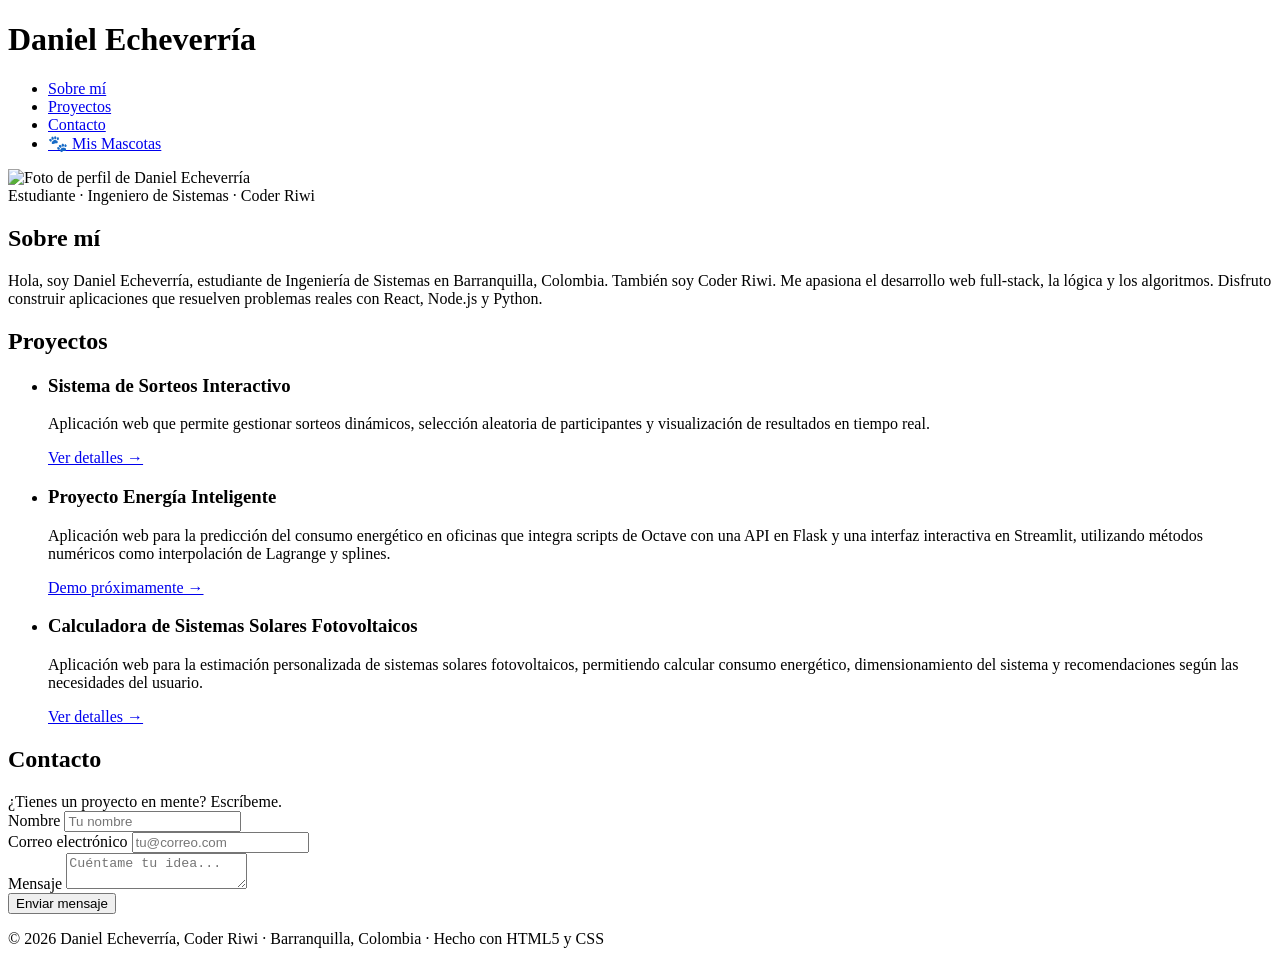
==== index.html @ 3c9872f0 "feat: add main homepage layout and add mascotas page with initial structure" ====
<!DOCTYPE html>
<html lang="es">
<head>
    <meta charset="UTF-8" />
    <meta name="viewport" content="width=device-width, initial-scale=1.0" />
    <meta name="description" content="Portafolio personal de Daniel Echeverría, estudiante de Ingeniería de Sistemas." />
    <title>Daniel Echeverría — Portafolio</title>

    <!-- Fuentes -->
    <link rel="preconnect" href="https://fonts.googleapis.com">
    <link rel="preconnect" href="https://fonts.gstatic.com" crossorigin>
    <link href="https://fonts.googleapis.com/css2?family=Playfair+Display:wght@700&family=Work+Sans:wght@300..700&display=swap" rel="stylesheet">

    <!-- Estilos -->
    <link rel="stylesheet" href="styles.css" />
</head>
<body>

    <!-- ========== ENCABEZADO ========== -->
    <header>
        <div class="container">
        <h1>Daniel Echeverría</h1>

        <!-- Menú de navegación -->
        <nav aria-label="Navegación principal">
            <ul>
            <li><a href="#sobre-mi">Sobre mí</a></li>
            <li><a href="#proyectos">Proyectos</a></li>
            <li><a href="#contacto">Contacto</a></li>
            <!-- Enlace a la página de mascotas -->
            <li><a href="mascotas.html">🐾 Mis Mascotas</a></li>
            </ul>
        </nav>
        </div>
    </header>

    <main>

        <!-- ========== SOBRE MÍ ========== -->
        <section id="sobre-mi" aria-labelledby="titulo-sobre-mi">
        <div class="container">
            <div class="intro">
            <!-- Imagen de perfil (puedes reemplazarla con una foto tuya) -->
            <img
                class="avatar"
                src="assets/images/avatar.png"
                alt="Foto de perfil de Daniel Echeverría"
                width="120"
                height="120"
                loading="lazy"
            />
            <div class="intro-text">
                <span class="badge">Estudiante · Ingeniero de Sistemas · Coder Riwi</span>
                <h2 id="titulo-sobre-mi" class="section-title">Sobre mí</h2>
                <p>
                Hola, soy Daniel Echeverría, estudiante de Ingeniería de Sistemas
                en Barranquilla, Colombia. También soy Coder Riwi. Me apasiona el desarrollo web full-stack,
                la lógica y los algoritmos. Disfruto construir aplicaciones que
                resuelven problemas reales con React, Node.js y Python.
                </p>
            </div>
            </div>
        </div>
        </section>

        <!-- ========== PROYECTOS ========== -->
        <section id="proyectos" aria-labelledby="titulo-proyectos">
            <div class="container">
                <h2 id="titulo-proyectos" class="section-title">Proyectos</h2>

                <!-- Lista de proyectos -->
                <ul class="projects-list">

                    <li>
                        <div class="project-card">
                            <h3>Sistema de Sorteos Interactivo</h3>
                            <p>Aplicación web que permite gestionar sorteos dinámicos, selección aleatoria de participantes y visualización de resultados en tiempo real.</p>
                            <a href="#" class="project-link">Ver detalles →</a>
                        </div>
                    </li>

                    <li>
                        <div class="project-card">
                            <h3>Proyecto Energía Inteligente</h3>
                            <p>Aplicación web para la predicción del consumo energético en oficinas que integra scripts de Octave con una API en Flask y una interfaz interactiva en Streamlit, utilizando métodos numéricos como interpolación de Lagrange y splines.</p>
                            <a href="https://github.com/Dan18eP/proyecto_consumo_energetico" class="project-link">Demo próximamente →</a>
                        </div>
                    </li>

                    <li>
                        <div class="project-card">
                            <h3>Calculadora de Sistemas Solares Fotovoltaicos</h3>
                            <p>Aplicación web para la estimación personalizada de sistemas solares fotovoltaicos, permitiendo calcular consumo energético, dimensionamiento del sistema y recomendaciones según las necesidades del usuario.</p>
                            <a href="https://docs.google.com/document/d/1CgJLxAboY3l5luFa2vceTDBo97R0TkCF/edit?usp=sharing&ouid=112135590430584512201&rtpof=true&sd=true" class="project-link">Ver detalles →</a>
                        </div>
                    </li>

                </ul>
            </div>
        </section>

        <!-- ========== CONTACTO ========== -->
        <section id="contacto" aria-labelledby="titulo-contacto">
            <div class="container">
                <h2 id="titulo-contacto" class="section-title">Contacto</h2>
                <p style="color: var(--color-text-muted); margin-bottom: var(--space-4);">
                ¿Tienes un proyecto en mente? Escríbeme.
                </p>

                <!-- Formulario básico de contacto -->
                <form class="contact-form" action="#" method="post" novalidate>

                <div class="form-group">
                    <label for="nombre">Nombre</label>
                    <input type="text" id="nombre" name="nombre" placeholder="Tu nombre" required />
                </div>

                <div class="form-group">
                    <label for="email">Correo electrónico</label>
                    <input type="email" id="email" name="email" placeholder="tu@correo.com" required />
                </div>

                <div class="form-group">
                    <label for="mensaje">Mensaje</label>
                    <textarea id="mensaje" name="mensaje" placeholder="Cuéntame tu idea..." required></textarea>
                </div>

                <button type="submit" class="btn btn-primary">Enviar mensaje</button>

                </form>
            </div>
        </section>

    </main>

    <!-- ========== PIE DE PÁGINA ========== -->
    <footer>
        <p>© 2026 Daniel Echeverría, Coder Riwi · Barranquilla, Colombia · Hecho con HTML5 y CSS</p>
    </footer>

</body>
</html>
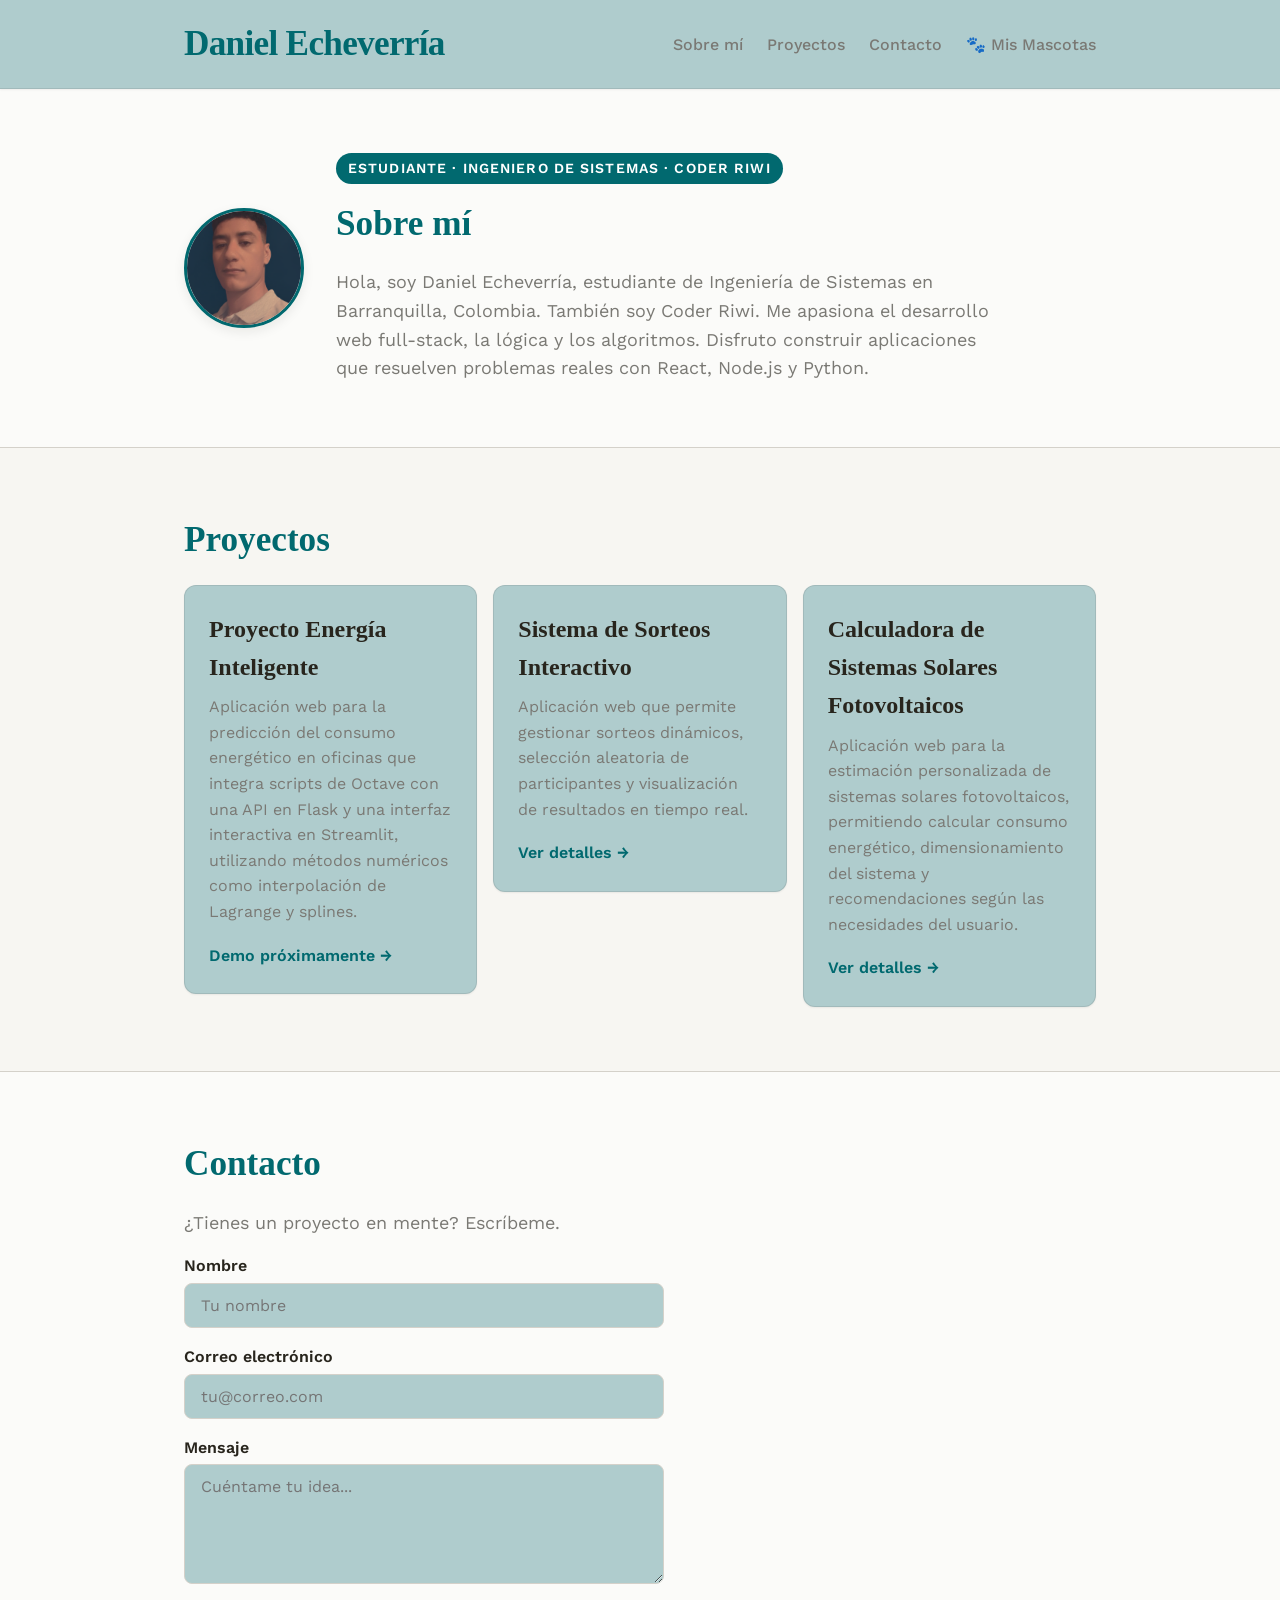
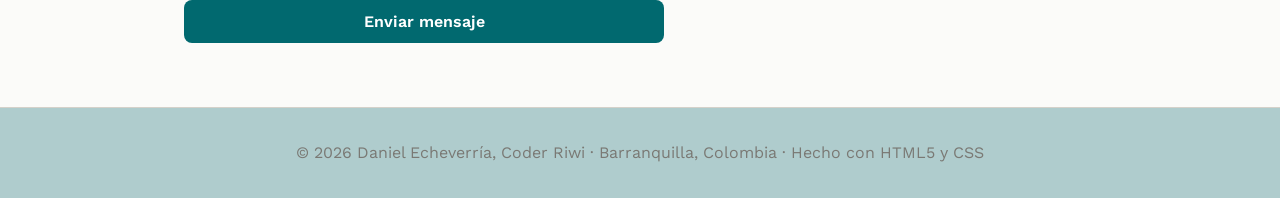
==== commit 518f7bb8: "fix: estilizar cards, links y color de fondo" ====
--- a/index.html
+++ b/index.html
@@ -19,18 +19,18 @@
     <!-- ========== ENCABEZADO ========== -->
     <header>
         <div class="container">
-        <h1>Daniel Echeverría</h1>
+            <h1>Daniel Echeverría</h1>
 
-        <!-- Menú de navegación -->
-        <nav aria-label="Navegación principal">
-            <ul>
-            <li><a href="#sobre-mi">Sobre mí</a></li>
-            <li><a href="#proyectos">Proyectos</a></li>
-            <li><a href="#contacto">Contacto</a></li>
-            <!-- Enlace a la página de mascotas -->
-            <li><a href="mascotas.html">🐾 Mis Mascotas</a></li>
-            </ul>
-        </nav>
+            <!-- Menú de navegación -->
+            <nav aria-label="Navegación principal">
+                <ul>
+                <li><a href="#sobre-mi">Sobre mí</a></li>
+                <li><a href="#proyectos">Proyectos</a></li>
+                <li><a href="#contacto">Contacto</a></li>
+                <!-- Enlace a la página de mascotas -->
+                <li><a href="mascotas.html">🐾 Mis Mascotas</a></li>
+                </ul>
+            </nav>
         </div>
     </header>
 
@@ -41,24 +41,24 @@
         <div class="container">
             <div class="intro">
             <!-- Imagen de perfil (puedes reemplazarla con una foto tuya) -->
-            <img
-                class="avatar"
-                src="assets/images/avatar.png"
-                alt="Foto de perfil de Daniel Echeverría"
-                width="120"
-                height="120"
-                loading="lazy"
-            />
-            <div class="intro-text">
-                <span class="badge">Estudiante · Ingeniero de Sistemas · Coder Riwi</span>
-                <h2 id="titulo-sobre-mi" class="section-title">Sobre mí</h2>
-                <p>
-                Hola, soy Daniel Echeverría, estudiante de Ingeniería de Sistemas
-                en Barranquilla, Colombia. También soy Coder Riwi. Me apasiona el desarrollo web full-stack,
-                la lógica y los algoritmos. Disfruto construir aplicaciones que
-                resuelven problemas reales con React, Node.js y Python.
-                </p>
-            </div>
+                <img
+                    class="avatar"
+                    src="assets/images/avatar.png"
+                    alt="Foto de perfil de Daniel Echeverría"
+                    width="120"
+                    height="120"
+                    loading="lazy"
+                />
+                <div class="intro-text">
+                    <span class="badge">Estudiante · Ingeniero de Sistemas · Coder Riwi</span>
+                    <h2 id="titulo-sobre-mi" class="section-title">Sobre mí</h2>
+                    <p>
+                    Hola, soy Daniel Echeverría, estudiante de Ingeniería de Sistemas
+                    en Barranquilla, Colombia. También soy Coder Riwi. Me apasiona el desarrollo web full-stack,
+                    la lógica y los algoritmos. Disfruto construir aplicaciones que
+                    resuelven problemas reales con React, Node.js y Python.
+                    </p>
+                </div>
             </div>
         </div>
         </section>
@@ -73,25 +73,28 @@
 
                     <li>
                         <div class="project-card">
-                            <h3>Sistema de Sorteos Interactivo</h3>
-                            <p>Aplicación web que permite gestionar sorteos dinámicos, selección aleatoria de participantes y visualización de resultados en tiempo real.</p>
-                            <a href="#" class="project-link">Ver detalles →</a>
+                            <h3>Proyecto Energía Inteligente</h3>
+                            <p>Aplicación web para la predicción del consumo energético en oficinas que integra scripts de Octave con una API en Flask
+                            y una interfaz interactiva en Streamlit, utilizando métodos numéricos como interpolación de Lagrange y splines.</p>
+                            <a href="https://github.com/Dan18eP/proyecto_consumo_energetico" target="_blank"    class="project-link">Demo próximamente →</a>
                         </div>
                     </li>
 
                     <li>
                         <div class="project-card">
-                            <h3>Proyecto Energía Inteligente</h3>
-                            <p>Aplicación web para la predicción del consumo energético en oficinas que integra scripts de Octave con una API en Flask y una interfaz interactiva en Streamlit, utilizando métodos numéricos como interpolación de Lagrange y splines.</p>
-                            <a href="https://github.com/Dan18eP/proyecto_consumo_energetico" class="project-link">Demo próximamente →</a>
-                        </div>
+                            <h3>Sistema de Sorteos Interactivo</h3>
+                            <p>Aplicación web que permite gestionar sorteos dinámicos, selección aleatoria de participantes y visualización de
+                            resultados en tiempo real.</p>
+                            <a href="#" target="_blank" class="project-link">Ver detalles →</a>
+                            </div>
                     </li>
 
                     <li>
                         <div class="project-card">
                             <h3>Calculadora de Sistemas Solares Fotovoltaicos</h3>
-                            <p>Aplicación web para la estimación personalizada de sistemas solares fotovoltaicos, permitiendo calcular consumo energético, dimensionamiento del sistema y recomendaciones según las necesidades del usuario.</p>
-                            <a href="https://docs.google.com/document/d/1CgJLxAboY3l5luFa2vceTDBo97R0TkCF/edit?usp=sharing&ouid=112135590430584512201&rtpof=true&sd=true" class="project-link">Ver detalles →</a>
+                            <p>Aplicación web para la estimación personalizada de sistemas solares fotovoltaicos, permitiendo calcular consumo
+                            energético, dimensionamiento del sistema y recomendaciones según las necesidades del usuario.</p>
+                            <a href="https://docs.google.com/document/d/1CgJLxAboY3l5luFa2vceTDBo97R0TkCF/edit?usp=sharing&ouid=112135590430584512201&rtpof=true&sd=true" target="_blank" class="project-link">Ver detalles →</a>
                         </div>
                     </li>
 
--- a/styles.css
+++ b/styles.css
@@ -0,0 +1,364 @@
+/* ==============================================
+   PORTAFOLIO PERSONAL — Daniel Echeverría
+   styles.css
+   ============================================== */
+
+/* --- Variables y tokens --- */
+:root {
+  --font-display: 'Playfair Display', Georgia, serif;
+  --font-body: 'Work Sans', 'Helvetica Neue', sans-serif;
+
+  --text-xs:   clamp(0.75rem,  0.7rem  + 0.25vw, 0.875rem);
+  --text-sm:   clamp(0.875rem, 0.8rem  + 0.35vw, 1rem);
+  --text-base: clamp(1rem,     0.95rem + 0.25vw, 1.125rem);
+  --text-lg:   clamp(1.125rem, 1rem    + 0.75vw, 1.5rem);
+  --text-xl:   clamp(1.5rem,   1.2rem  + 1.25vw, 2.25rem);
+  --text-2xl:  clamp(2rem,     1.2rem  + 2.5vw,  3.5rem);
+
+  --space-1: 0.25rem;
+  --space-2: 0.5rem;
+  --space-3: 0.75rem;
+  --space-4: 1rem;
+  --space-6: 1.5rem;
+  --space-8: 2rem;
+  --space-12: 3rem;
+  --space-16: 4rem;
+
+  --color-bg:           #f7f6f2;
+  --color-surface:      #afcccd;
+  --color-surface-2:    #fbfbf9;
+  --color-border:       #d4d1ca;
+  --color-text:         #28251d;
+  --color-text-muted:   #7a7974;
+  --color-primary:      #01696f;
+  --color-primary-hover:#0c4e54;
+
+  --radius-sm: 0.375rem;
+  --radius-md: 0.5rem;
+  --radius-lg: 0.75rem;
+  --radius-xl: 1rem;
+  --radius-full: 9999px;
+
+  --shadow-sm: 0 1px 2px oklch(0.2 0.01 80 / 0.06);
+  --shadow-md: 0 4px 12px oklch(0.2 0.01 80 / 0.08);
+
+  --transition: 180ms cubic-bezier(0.16, 1, 0.3, 1);
+
+  --content-default: 960px;
+}
+
+/* --- Reset base --- */
+*, *::before, *::after { box-sizing: border-box; margin: 0; padding: 0; }
+html { scroll-behavior: smooth; -webkit-font-smoothing: antialiased; }
+body {
+  min-height: 100dvh;
+  font-family: var(--font-body);
+  font-size: var(--text-base);
+  color: var(--color-text);
+  background-color: var(--color-bg);
+  line-height: 1.6;
+}
+img { display: block; max-width: 100%; height: auto; }
+ul { list-style: none; }
+a, button { transition: color var(--transition), background var(--transition), box-shadow var(--transition); }
+
+/* --- Contenedor principal --- */
+.container {
+  max-width: var(--content-default);
+  margin-inline: auto;
+  padding-inline: var(--space-6);
+}
+
+/* --- Header / Nav --- */
+header {
+  background: var(--color-surface);
+  border-bottom: 1px solid oklch(from var(--color-text) l c h / 0.1);
+  padding: var(--space-4) 0;
+  position: sticky;
+  top: 0;
+  z-index: 100;
+  box-shadow: var(--shadow-sm);
+}
+header .container {
+  display: flex;
+  align-items: center;
+  justify-content: space-between;
+  flex-wrap: wrap;
+  gap: var(--space-3);
+}
+header h1 {
+  font-family: var(--font-display);
+  font-size: var(--text-xl);
+  color: var(--color-primary);
+  letter-spacing: -0.02em;
+}
+nav ul {
+  display: flex;
+  gap: var(--space-6);
+  flex-wrap: wrap;
+}
+nav a {
+  font-size: var(--text-sm);
+  font-weight: 500;
+  color: var(--color-text-muted);
+  text-decoration: none;
+  padding-bottom: 2px;
+  border-bottom: 2px solid transparent;
+}
+nav a:hover,
+nav a:focus-visible {
+  color: var(--color-primary);
+  border-bottom-color: var(--color-primary);
+}
+
+/* --- Secciones generales --- */
+section {
+  padding: clamp(var(--space-8), 6vw, var(--space-16)) 0;
+}
+section + section {
+  border-top: 1px solid var(--color-border);
+}
+.section-title {
+  font-family: var(--font-display);
+  font-size: var(--text-xl);
+  color: var(--color-primary);
+  margin-bottom: var(--space-4);
+}
+
+/* --- Hero / Sobre mí --- */
+#sobre-mi {
+  background: var(--color-surface-2);
+}
+#sobre-mi .intro {
+  display: flex;
+  align-items: center;
+  gap: var(--space-8);
+  flex-wrap: wrap;
+}
+.avatar {
+  width: 120px;
+  height: 120px;
+  border-radius: var(--radius-full);
+  object-fit: cover;
+  border: 3px solid var(--color-primary);
+  box-shadow: var(--shadow-md);
+  flex-shrink: 0;
+}
+.intro-text p {
+  color: var(--color-text-muted);
+  max-width: 60ch;
+  font-size: var(--text-base);
+}
+.badge {
+  display: inline-block;
+  background: var(--color-primary);
+  color: #fff;
+  font-size: var(--text-xs);
+  font-weight: 600;
+  padding: var(--space-1) var(--space-3);
+  border-radius: var(--radius-full);
+  margin-bottom: var(--space-3);
+  text-transform: uppercase;
+  letter-spacing: 0.08em;
+}
+
+/* --- Proyectos --- */
+#proyectos .projects-list {
+  display: grid;
+  grid-template-columns: repeat(auto-fill, minmax(min(280px, 100%), 1fr));
+  gap: var(--space-4);
+  margin-top: var(--space-4);
+}
+.project-card {
+  background: var(--color-surface);
+  border: 1px solid oklch(from var(--color-text) l c h / 0.1);
+  border-radius: var(--radius-lg);
+  padding: var(--space-6);
+  box-shadow: var(--shadow-sm);
+  transition: box-shadow var(--transition), transform var(--transition);
+}
+.project-card:hover {
+  box-shadow: var(--shadow-md);
+  transform: translateY(-2px);
+}
+.project-card h3 {
+  font-family: var(--font-display);
+  font-size: var(--text-lg);
+  margin-bottom: var(--space-2);
+}
+.project-card p {
+  font-size: var(--text-sm);
+  color: var(--color-text-muted);
+  margin-bottom: var(--space-4);
+}
+.project-link {
+  display: inline-flex;
+  align-items: center;
+  gap: var(--space-1);
+  font-size: var(--text-sm);
+  font-weight: 600;
+  color: var(--color-primary);
+  text-decoration: none;
+}
+.project-link:hover { color: var(--color-primary-hover); text-decoration: underline; }
+
+/* --- Contacto --- */
+#contacto {
+  background: var(--color-surface-2);
+}
+.contact-form {
+  display: flex;
+  flex-direction: column;
+  gap: var(--space-4);
+  max-width: 480px;
+  margin-top: var(--space-4);
+}
+.form-group {
+  display: flex;
+  flex-direction: column;
+  gap: var(--space-1);
+}
+.form-group label {
+  font-size: var(--text-sm);
+  font-weight: 600;
+  color: var(--color-text);
+}
+.form-group input,
+.form-group textarea {
+  font-family: var(--font-body);
+  font-size: var(--text-sm);
+  padding: var(--space-3) var(--space-4);
+  border: 1px solid var(--color-border);
+  border-radius: var(--radius-md);
+  background: var(--color-surface);
+  color: var(--color-text);
+  transition: border-color var(--transition), box-shadow var(--transition);
+}
+.form-group input:focus,
+.form-group textarea:focus {
+  outline: none;
+  border-color: var(--color-primary);
+  box-shadow: 0 0 0 3px oklch(from var(--color-primary) l c h / 0.15);
+}
+.form-group textarea { resize: vertical; min-height: 120px; }
+
+.btn {
+  display: inline-flex;
+  align-items: center;
+  justify-content: center;
+  gap: var(--space-2);
+  font-family: var(--font-body);
+  font-size: var(--text-sm);
+  font-weight: 600;
+  padding: var(--space-3) var(--space-6);
+  border-radius: var(--radius-md);
+  cursor: pointer;
+  border: none;
+  text-decoration: none;
+}
+.btn-primary {
+  background: var(--color-primary);
+  color: #fff;
+}
+.btn-primary:hover {
+  background: var(--color-primary-hover);
+  box-shadow: var(--shadow-md);
+}
+
+/* --- Footer --- */
+footer {
+  text-align: center;
+  padding: var(--space-8) var(--space-4);
+  background: var(--color-surface);
+  border-top: 1px solid var(--color-border);
+  font-size: var(--text-sm);
+  color: var(--color-text-muted);
+}
+
+/* =============================================
+  PÁGINA DE MASCOTAS — mascotas.html
+   ============================================= */
+.pets-hero {
+  background: var(--color-surface-2);
+  padding: clamp(var(--space-8), 6vw, var(--space-16)) 0;
+}
+.pets-hero h1 {
+  font-family: var(--font-display);
+  font-size: var(--text-2xl);
+  color: var(--color-primary);
+  margin-bottom: var(--space-2);
+}
+.pets-hero p {
+  color: var(--color-text-muted);
+  font-size: var(--text-base);
+}
+
+/* Galería de mascotas */
+.pets-gallery {
+  padding: clamp(var(--space-8), 6vw, var(--space-16)) 0;
+}
+.pets-grid {
+  display: grid;
+  grid-template-columns: repeat(auto-fill, minmax(min(280px, 100%), 1fr));
+  gap: var(--space-6);
+  margin-top: var(--space-6);
+}
+.pet-card {
+  background: var(--color-surface);
+  border: 1px solid oklch(from var(--color-text) l c h / 0.1);
+  border-radius: var(--radius-xl);
+  overflow: hidden;
+  box-shadow: var(--shadow-sm);
+  transition: box-shadow var(--transition), transform var(--transition);
+}
+.pet-card:hover {
+  box-shadow: var(--shadow-md);
+  transform: translateY(-3px);
+}
+.pet-card img {
+  width: 100%;
+  height: 220px;
+  object-fit: cover;
+  /* Sombra en imágenes + borde redondeado (del contenedor) */
+  display: block;
+}
+.pet-card article {
+  padding: var(--space-6);
+}
+.pet-card article h2 {
+  font-family: var(--font-display);
+  font-size: var(--text-lg);
+  margin-bottom: var(--space-1);
+  color: var(--color-primary);
+}
+.pet-card article .pet-meta {
+  font-size: var(--text-xs);
+  color: var(--color-text-muted);
+  font-weight: 600;
+  text-transform: uppercase;
+  letter-spacing: 0.08em;
+  margin-bottom: var(--space-3);
+}
+.pet-card article p {
+  font-size: var(--text-sm);
+  color: var(--color-text-muted);
+}
+
+/* Enlace de retorno */
+.back-link {
+  display: inline-flex;
+  align-items: center;
+  gap: var(--space-2);
+  font-size: var(--text-sm);
+  font-weight: 600;
+  color: var(--color-primary);
+  text-decoration: none;
+  margin-top: var(--space-4);
+}
+.back-link:hover { color: var(--color-primary-hover); text-decoration: underline; }
+
+/* --- Responsive --- */
+@media (max-width: 640px) {
+  nav ul { gap: var(--space-3); }
+  #sobre-mi .intro { flex-direction: column; }
+}
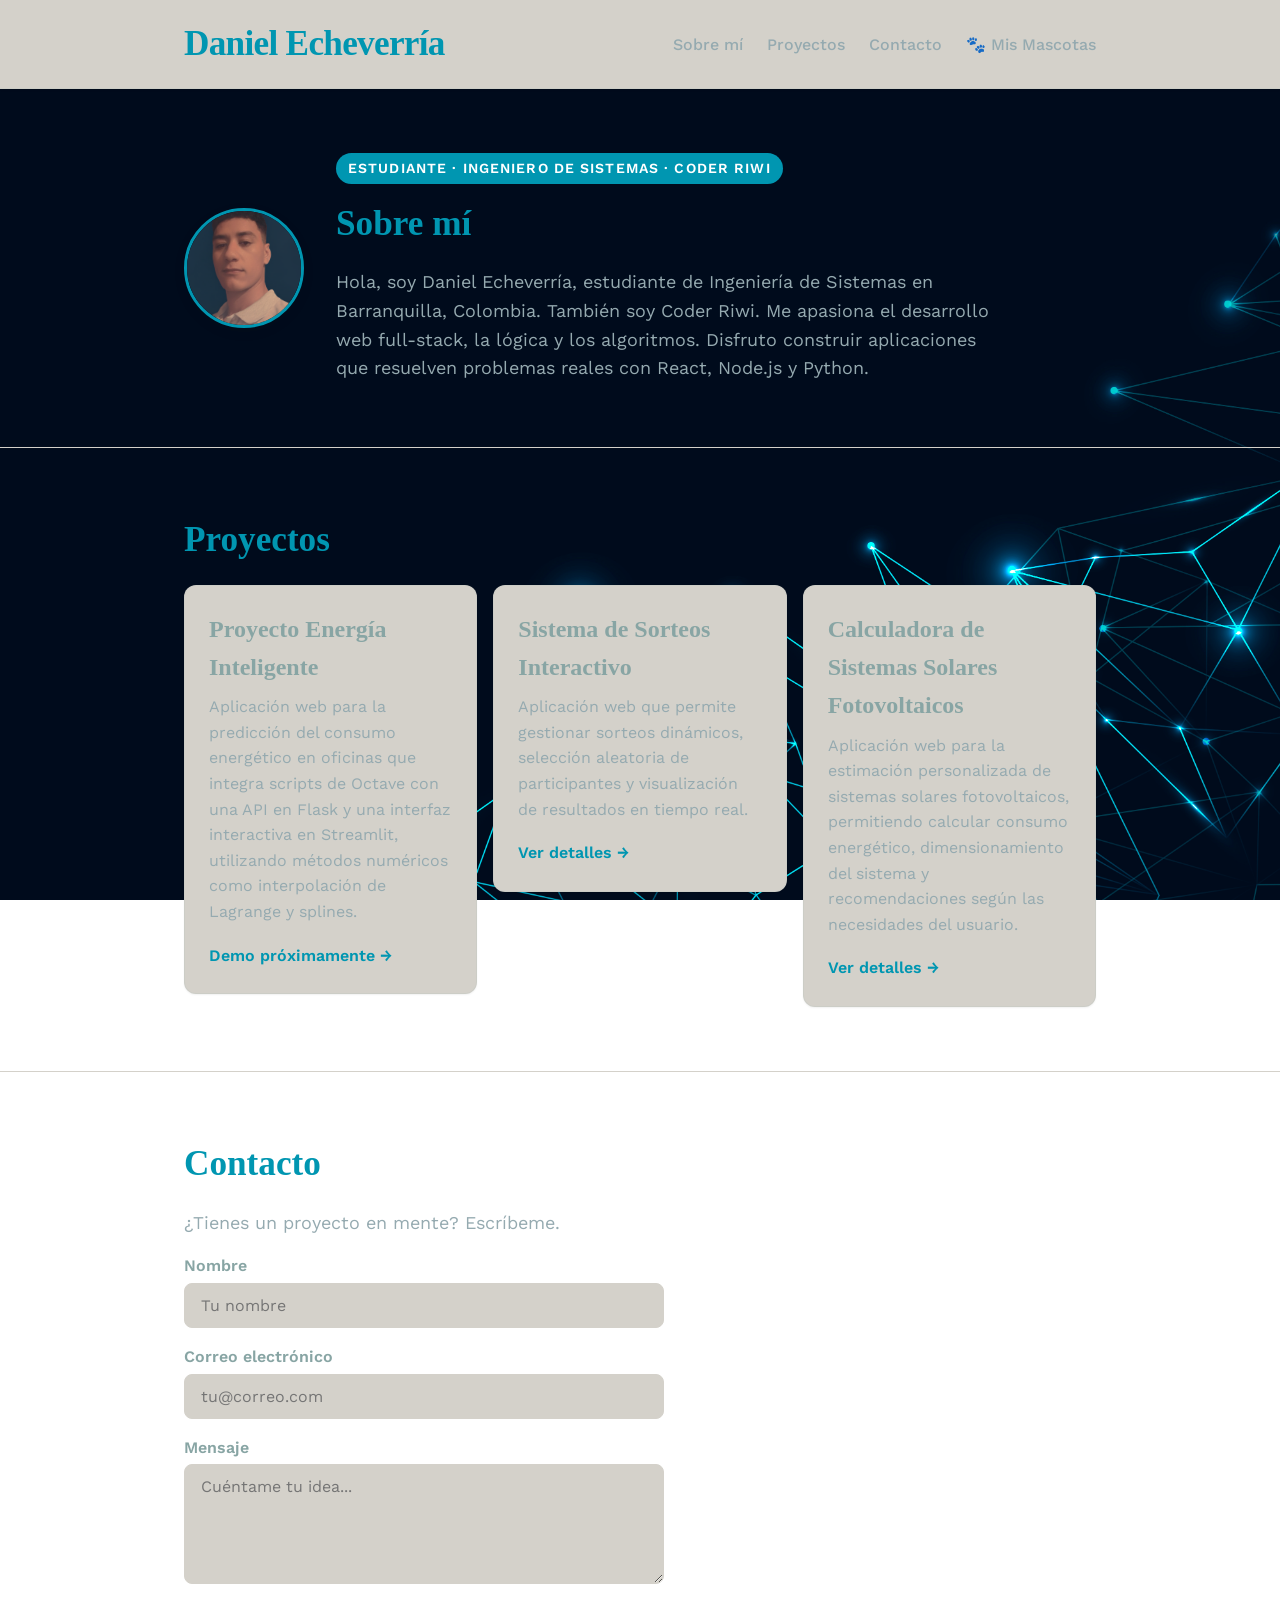
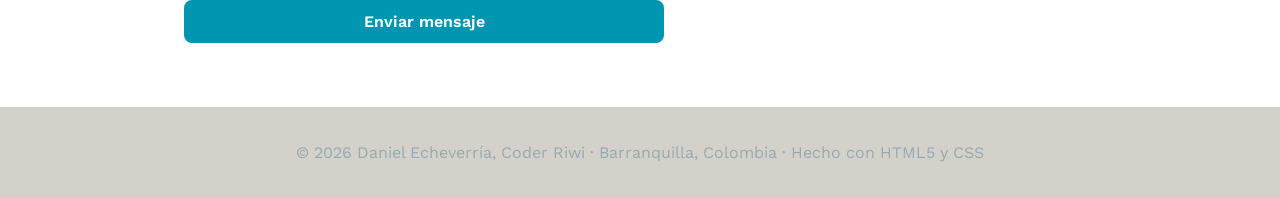
==== commit 56408a57: "feat: add background image and change index.html and mascotas.html styles" ====
--- a/index.html
+++ b/index.html
@@ -15,6 +15,7 @@
     <link rel="stylesheet" href="styles.css" />
 </head>
 <body>
+    
 
     <!-- ========== ENCABEZADO ========== -->
     <header>
--- a/styles.css
+++ b/styles.css
@@ -24,13 +24,16 @@
   --space-12: 3rem;
   --space-16: 4rem;
 
+  --background-image: url('assets/images/fondo.png');
+
+
   --color-bg:           #f7f6f2;
-  --color-surface:      #afcccd;
+  --color-surface:      #d4d1ca;
   --color-surface-2:    #fbfbf9;
   --color-border:       #d4d1ca;
-  --color-text:         #28251d;
-  --color-text-muted:   #7a7974;
-  --color-primary:      #01696f;
+  --color-text:         #88a5a4;
+  --color-text-muted:   #95aab0;
+  --color-primary:      #0096b1;
   --color-primary-hover:#0c4e54;
 
   --radius-sm: 0.375rem;
@@ -55,7 +58,11 @@
   font-family: var(--font-body);
   font-size: var(--text-base);
   color: var(--color-text);
-  background-color: var(--color-bg);
+  background-image: var(--background-image);
+  background-repeat: no-repeat; 
+  background-size: cover;       
+  background-position: center;  
+  background-attachment: fixed; 
   line-height: 1.6;
 }
 img { display: block; max-width: 100%; height: auto; }
@@ -127,7 +134,7 @@
 
 /* --- Hero / Sobre mí --- */
 #sobre-mi {
-  background: var(--color-surface-2);
+  background-image: var(----background-image);
 }
 #sobre-mi .intro {
   display: flex;
@@ -204,7 +211,11 @@
 
 /* --- Contacto --- */
 #contacto {
-  background: var(--color-surface-2);
+  background-image: var(--background-image);
+  background-repeat: no-repeat; 
+  background-size: cover;       
+  background-position: center;  
+  background-attachment: fixed; 
 }
 .contact-form {
   display: flex;
@@ -296,6 +307,7 @@
 /* Galería de mascotas */
 .pets-gallery {
   padding: clamp(var(--space-8), 6vw, var(--space-16)) 0;
+  background: var(--color-surface-2);
 }
 .pets-grid {
   display: grid;
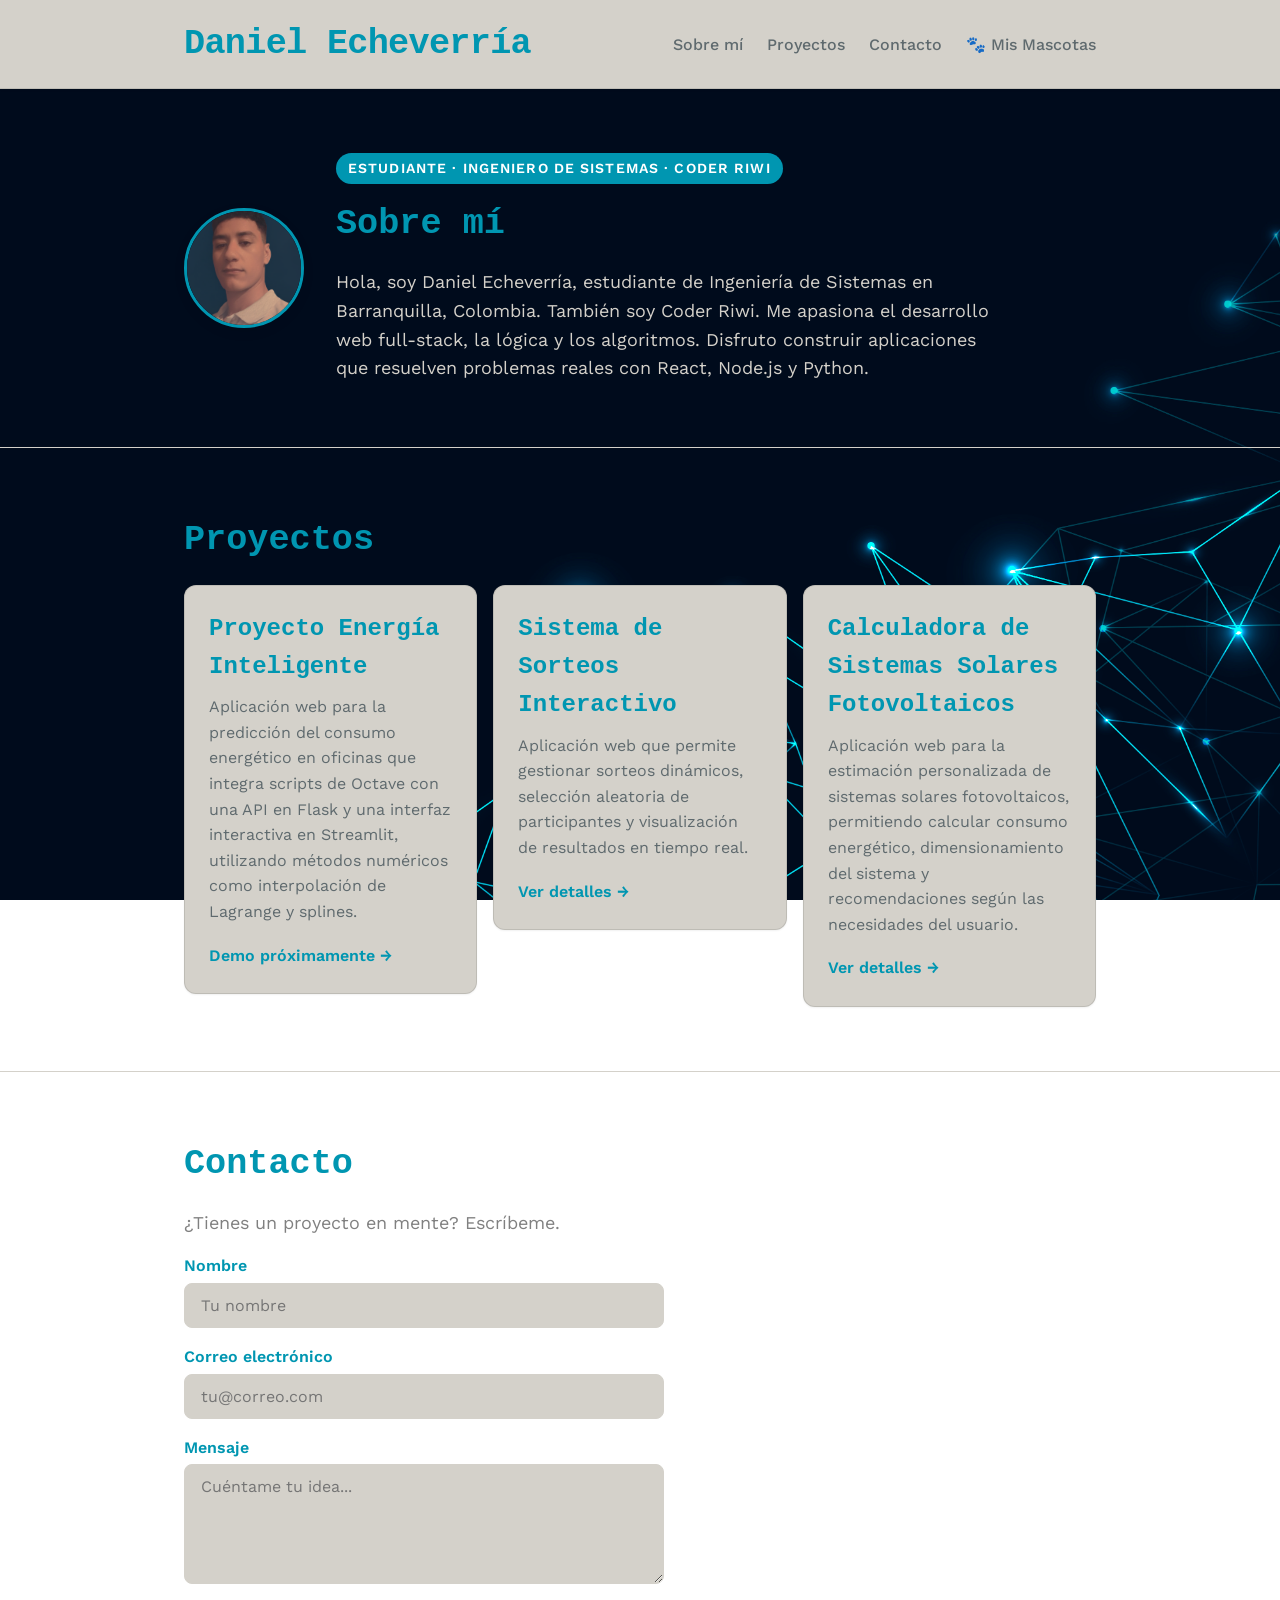
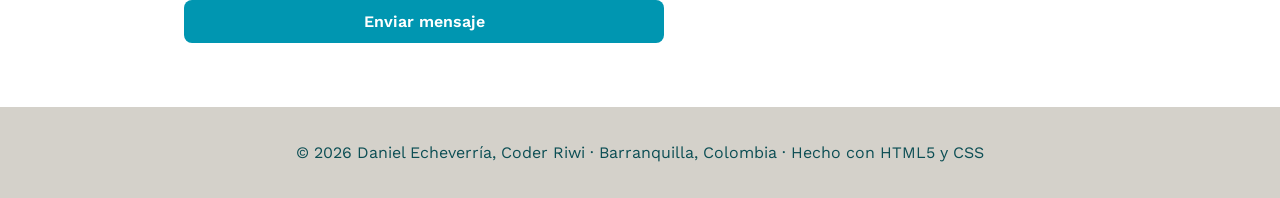
==== commit 3b22a39a: "fix: improve styles" ====
--- a/index.html
+++ b/index.html
@@ -107,12 +107,12 @@
         <section id="contacto" aria-labelledby="titulo-contacto">
             <div class="container">
                 <h2 id="titulo-contacto" class="section-title">Contacto</h2>
-                <p style="color: var(--color-text-muted); margin-bottom: var(--space-4);">
+                <p style="color: gray; margin-bottom: 1rem;">
                 ¿Tienes un proyecto en mente? Escríbeme.
                 </p>
 
                 <!-- Formulario básico de contacto -->
-                <form class="contact-form" action="#" method="post" novalidate>
+                <form class="contact-form" action="#" method="post">
 
                 <div class="form-group">
                     <label for="nombre">Nombre</label>
--- a/styles.css
+++ b/styles.css
@@ -1,12 +1,8 @@
-/* ==============================================
-   PORTAFOLIO PERSONAL — Daniel Echeverría
-   styles.css
-   ============================================== */
 
 /* --- Variables y tokens --- */
 :root {
-  --font-display: 'Playfair Display', Georgia, serif;
-  --font-body: 'Work Sans', 'Helvetica Neue', sans-serif;
+--font-display: 'JetBrains Mono', 'Fira Code', monospace;
+--font-body: 'Work Sans', 'Helvetica Neue', sans-serif;
 
   --text-xs:   clamp(0.75rem,  0.7rem  + 0.25vw, 0.875rem);
   --text-sm:   clamp(0.875rem, 0.8rem  + 0.35vw, 1rem);
@@ -15,14 +11,6 @@
   --text-xl:   clamp(1.5rem,   1.2rem  + 1.25vw, 2.25rem);
   --text-2xl:  clamp(2rem,     1.2rem  + 2.5vw,  3.5rem);
 
-  --space-1: 0.25rem;
-  --space-2: 0.5rem;
-  --space-3: 0.75rem;
-  --space-4: 1rem;
-  --space-6: 1.5rem;
-  --space-8: 2rem;
-  --space-12: 3rem;
-  --space-16: 4rem;
 
   --background-image: url('assets/images/fondo.png');
 
@@ -31,8 +19,8 @@
   --color-surface:      #d4d1ca;
   --color-surface-2:    #fbfbf9;
   --color-border:       #d4d1ca;
-  --color-text:         #88a5a4;
-  --color-text-muted:   #95aab0;
+  --color-text:         #0096b1;
+  --color-text-muted:   #5f6a6e;
   --color-primary:      #0096b1;
   --color-primary-hover:#0c4e54;
 
@@ -42,17 +30,19 @@
   --radius-xl: 1rem;
   --radius-full: 9999px;
 
-  --shadow-sm: 0 1px 2px oklch(0.2 0.01 80 / 0.06);
-  --shadow-md: 0 4px 12px oklch(0.2 0.01 80 / 0.08);
-
-  --transition: 180ms cubic-bezier(0.16, 1, 0.3, 1);
+  --shadow-sm: 0 1px 2px rgba(0, 0, 0, 0.06);
+  --shadow-md: 0 4px 12px rgba(0, 0, 0, 0.08);
+
+  --transition: 180ms ease;
 
   --content-default: 960px;
+  scroll-padding-top: 80px; 
 }
 
 /* --- Reset base --- */
 *, *::before, *::after { box-sizing: border-box; margin: 0; padding: 0; }
 html { scroll-behavior: smooth; -webkit-font-smoothing: antialiased; }
+
 body {
   min-height: 100dvh;
   font-family: var(--font-body);
@@ -73,14 +63,14 @@
 .container {
   max-width: var(--content-default);
   margin-inline: auto;
-  padding-inline: var(--space-6);
+  padding-inline: 1.5rem;
 }
 
 /* --- Header / Nav --- */
 header {
   background: var(--color-surface);
-  border-bottom: 1px solid oklch(from var(--color-text) l c h / 0.1);
-  padding: var(--space-4) 0;
+  border-bottom: 1px solid rgba(0, 0, 0, 0.1);
+  padding: 1rem 0;
   position: sticky;
   top: 0;
   z-index: 100;
@@ -91,7 +81,7 @@
   align-items: center;
   justify-content: space-between;
   flex-wrap: wrap;
-  gap: var(--space-3);
+  gap: 0.75rem;
 }
 header h1 {
   font-family: var(--font-display);
@@ -101,7 +91,7 @@
 }
 nav ul {
   display: flex;
-  gap: var(--space-6);
+  gap: 1.5rem;
   flex-wrap: wrap;
 }
 nav a {
@@ -120,7 +110,7 @@
 
 /* --- Secciones generales --- */
 section {
-  padding: clamp(var(--space-8), 6vw, var(--space-16)) 0;
+  padding: clamp(2rem, 6vw, 4rem) 0;
 }
 section + section {
   border-top: 1px solid var(--color-border);
@@ -129,7 +119,7 @@
   font-family: var(--font-display);
   font-size: var(--text-xl);
   color: var(--color-primary);
-  margin-bottom: var(--space-4);
+  margin-bottom: 1rem;
 }
 
 /* --- Hero / Sobre mí --- */
@@ -139,7 +129,7 @@
 #sobre-mi .intro {
   display: flex;
   align-items: center;
-  gap: var(--space-8);
+  gap: 2rem;
   flex-wrap: wrap;
 }
 .avatar {
@@ -152,7 +142,7 @@
   flex-shrink: 0;
 }
 .intro-text p {
-  color: var(--color-text-muted);
+  color: #d4d1ca;
   max-width: 60ch;
   font-size: var(--text-base);
 }
@@ -162,9 +152,9 @@
   color: #fff;
   font-size: var(--text-xs);
   font-weight: 600;
-  padding: var(--space-1) var(--space-3);
+  padding: 0.25rem 0.75rem;
   border-radius: var(--radius-full);
-  margin-bottom: var(--space-3);
+  margin-bottom: 0.75rem;
   text-transform: uppercase;
   letter-spacing: 0.08em;
 }
@@ -173,14 +163,14 @@
 #proyectos .projects-list {
   display: grid;
   grid-template-columns: repeat(auto-fill, minmax(min(280px, 100%), 1fr));
-  gap: var(--space-4);
-  margin-top: var(--space-4);
+  gap: 1rem;
+  margin-top: 1rem;
 }
 .project-card {
   background: var(--color-surface);
-  border: 1px solid oklch(from var(--color-text) l c h / 0.1);
+  border: 1px solid rgba(0, 0, 0, 0.1);
   border-radius: var(--radius-lg);
-  padding: var(--space-6);
+  padding: 1.5rem;
   box-shadow: var(--shadow-sm);
   transition: box-shadow var(--transition), transform var(--transition);
 }
@@ -191,17 +181,17 @@
 .project-card h3 {
   font-family: var(--font-display);
   font-size: var(--text-lg);
-  margin-bottom: var(--space-2);
+  margin-bottom: 0.5rem;
 }
 .project-card p {
   font-size: var(--text-sm);
   color: var(--color-text-muted);
-  margin-bottom: var(--space-4);
+  margin-bottom: 1rem;
 }
 .project-link {
   display: inline-flex;
   align-items: center;
-  gap: var(--space-1);
+  gap: 0.25rem;
   font-size: var(--text-sm);
   font-weight: 600;
   color: var(--color-primary);
@@ -220,14 +210,14 @@
 .contact-form {
   display: flex;
   flex-direction: column;
-  gap: var(--space-4);
+  gap: 1rem;
   max-width: 480px;
-  margin-top: var(--space-4);
+  margin-top: 1rem;
 }
 .form-group {
   display: flex;
   flex-direction: column;
-  gap: var(--space-1);
+  gap: 0.25rem;
 }
 .form-group label {
   font-size: var(--text-sm);
@@ -238,18 +228,18 @@
 .form-group textarea {
   font-family: var(--font-body);
   font-size: var(--text-sm);
-  padding: var(--space-3) var(--space-4);
+  padding: 0.75rem 1rem;
   border: 1px solid var(--color-border);
   border-radius: var(--radius-md);
   background: var(--color-surface);
-  color: var(--color-text);
+  color: var(--color-text-muted);
   transition: border-color var(--transition), box-shadow var(--transition);
 }
 .form-group input:focus,
 .form-group textarea:focus {
   outline: none;
   border-color: var(--color-primary);
-  box-shadow: 0 0 0 3px oklch(from var(--color-primary) l c h / 0.15);
+  box-shadow: 0 0 0 3px rgba(0, 0, 0, 0.15);
 }
 .form-group textarea { resize: vertical; min-height: 120px; }
 
@@ -257,11 +247,11 @@
   display: inline-flex;
   align-items: center;
   justify-content: center;
-  gap: var(--space-2);
+  gap: 0.5rem;
   font-family: var(--font-body);
   font-size: var(--text-sm);
   font-weight: 600;
-  padding: var(--space-3) var(--space-6);
+  padding: 0.75rem 1.5rem;
   border-radius: var(--radius-md);
   cursor: pointer;
   border: none;
@@ -279,25 +269,25 @@
 /* --- Footer --- */
 footer {
   text-align: center;
-  padding: var(--space-8) var(--space-4);
+  padding: 2rem 1rem;
   background: var(--color-surface);
   border-top: 1px solid var(--color-border);
   font-size: var(--text-sm);
-  color: var(--color-text-muted);
-}
-
-/* =============================================
+  color: #0c4e54;
+}
+
+/* 
   PÁGINA DE MASCOTAS — mascotas.html
-   ============================================= */
+*/
 .pets-hero {
   background: var(--color-surface-2);
-  padding: clamp(var(--space-8), 6vw, var(--space-16)) 0;
+  padding: clamp(2rem, 6vw, 4) 0;
 }
 .pets-hero h1 {
   font-family: var(--font-display);
   font-size: var(--text-2xl);
   color: var(--color-primary);
-  margin-bottom: var(--space-2);
+  margin-bottom: 0.5rem;
 }
 .pets-hero p {
   color: var(--color-text-muted);
@@ -306,18 +296,18 @@
 
 /* Galería de mascotas */
 .pets-gallery {
-  padding: clamp(var(--space-8), 6vw, var(--space-16)) 0;
+  padding: clamp(2rem, 6vw, 4) 0;
   background: var(--color-surface-2);
 }
 .pets-grid {
   display: grid;
   grid-template-columns: repeat(auto-fill, minmax(min(280px, 100%), 1fr));
-  gap: var(--space-6);
-  margin-top: var(--space-6);
+  gap: 1.5rem;
+  margin-top: 1.5rem;
 }
 .pet-card {
   background: var(--color-surface);
-  border: 1px solid oklch(from var(--color-text) l c h / 0.1);
+  border: 1px solid rgba(0, 0, 0, 0.1);
   border-radius: var(--radius-xl);
   overflow: hidden;
   box-shadow: var(--shadow-sm);
@@ -335,12 +325,12 @@
   display: block;
 }
 .pet-card article {
-  padding: var(--space-6);
+  padding: 1.5rem;
 }
 .pet-card article h2 {
   font-family: var(--font-display);
   font-size: var(--text-lg);
-  margin-bottom: var(--space-1);
+  margin-bottom: 0.25rem;
   color: var(--color-primary);
 }
 .pet-card article .pet-meta {
@@ -349,7 +339,7 @@
   font-weight: 600;
   text-transform: uppercase;
   letter-spacing: 0.08em;
-  margin-bottom: var(--space-3);
+  margin-bottom: 0.75rem;
 }
 .pet-card article p {
   font-size: var(--text-sm);
@@ -360,17 +350,17 @@
 .back-link {
   display: inline-flex;
   align-items: center;
-  gap: var(--space-2);
+  gap: 0.5rem;
   font-size: var(--text-sm);
   font-weight: 600;
   color: var(--color-primary);
   text-decoration: none;
-  margin-top: var(--space-4);
+  margin-top: 1rem;
 }
 .back-link:hover { color: var(--color-primary-hover); text-decoration: underline; }
 
 /* --- Responsive --- */
 @media (max-width: 640px) {
-  nav ul { gap: var(--space-3); }
+  nav ul { gap: 0.75rem; }
   #sobre-mi .intro { flex-direction: column; }
 }
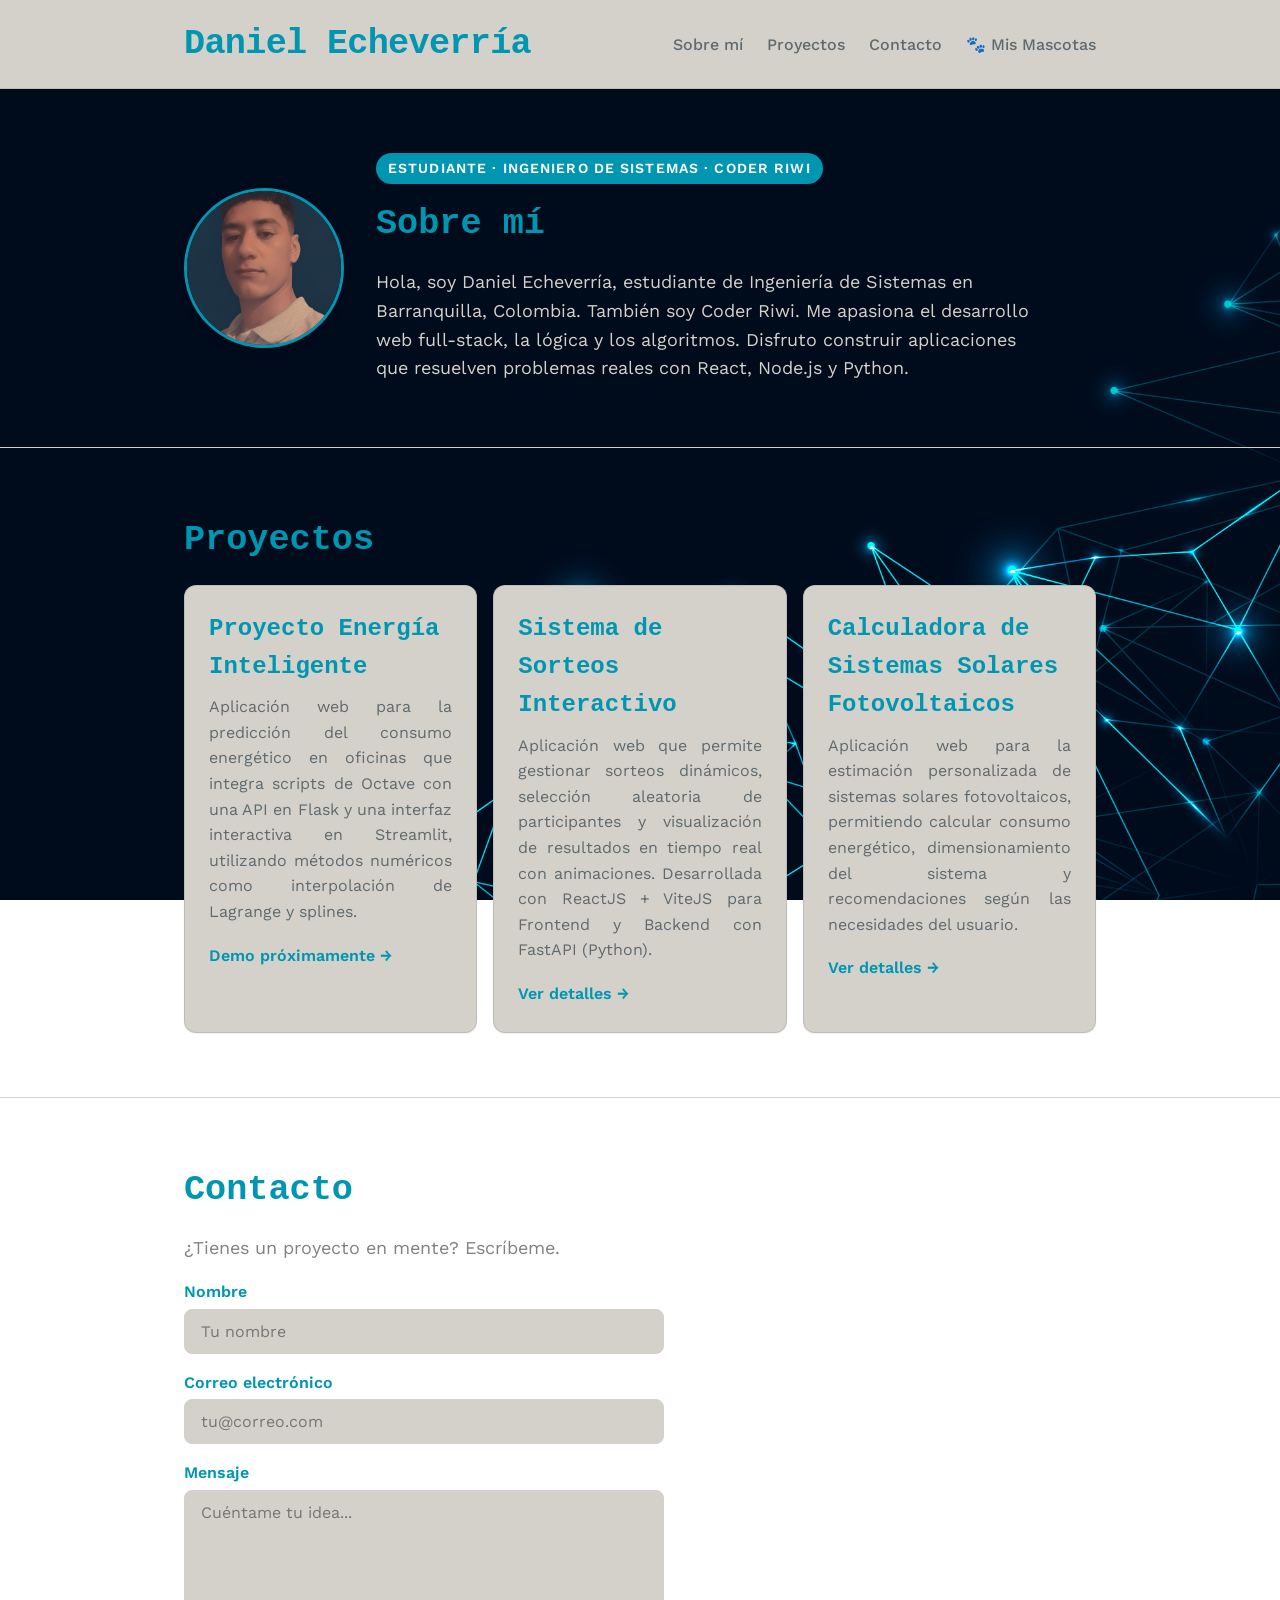
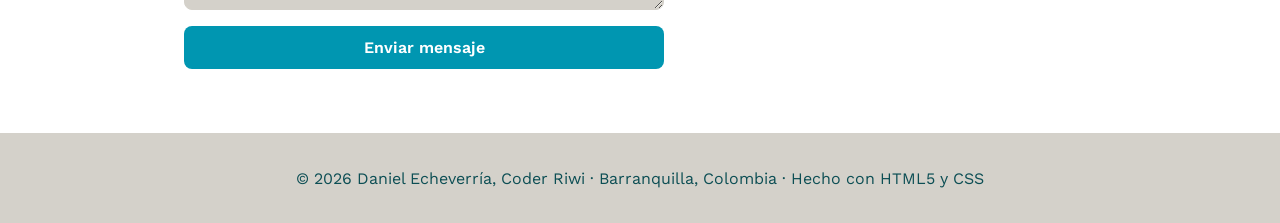
==== commit 1af49a47: "fix: update mascota gallery layout and complete README" ====
--- a/index.html
+++ b/index.html
@@ -85,7 +85,7 @@
                         <div class="project-card">
                             <h3>Sistema de Sorteos Interactivo</h3>
                             <p>Aplicación web que permite gestionar sorteos dinámicos, selección aleatoria de participantes y visualización de
-                            resultados en tiempo real.</p>
+                            resultados en tiempo real con animaciones. Desarrollada con ReactJS + ViteJS para Frontend y Backend con FastAPI (Python).</p>
                             <a href="#" target="_blank" class="project-link">Ver detalles →</a>
                             </div>
                     </li>
--- a/styles.css
+++ b/styles.css
@@ -17,7 +17,7 @@
 
   --color-bg:           #f7f6f2;
   --color-surface:      #d4d1ca;
-  --color-surface-2:    #fbfbf9;
+  --color-surface-2:    #000b1c;
   --color-border:       #d4d1ca;
   --color-text:         #0096b1;
   --color-text-muted:   #5f6a6e;
@@ -33,7 +33,7 @@
   --shadow-sm: 0 1px 2px rgba(0, 0, 0, 0.06);
   --shadow-md: 0 4px 12px rgba(0, 0, 0, 0.08);
 
-  --transition: 180ms ease;
+  --transition: 0.4s ease;
 
   --content-default: 960px;
   scroll-padding-top: 80px; 
@@ -122,10 +122,6 @@
   margin-bottom: 1rem;
 }
 
-/* --- Hero / Sobre mí --- */
-#sobre-mi {
-  background-image: var(----background-image);
-}
 #sobre-mi .intro {
   display: flex;
   align-items: center;
@@ -133,14 +129,19 @@
   flex-wrap: wrap;
 }
 .avatar {
-  width: 120px;
-  height: 120px;
+  width: 160px;
+  height: 160px;
   border-radius: var(--radius-full);
   object-fit: cover;
   border: 3px solid var(--color-primary);
   box-shadow: var(--shadow-md);
   flex-shrink: 0;
 }
+
+.avatar:hover{
+  box-shadow: var(--shadow-md), 0 0 0 3px var(--color-primary);
+}
+
 .intro-text p {
   color: #d4d1ca;
   max-width: 60ch;
@@ -173,10 +174,11 @@
   padding: 1.5rem;
   box-shadow: var(--shadow-sm);
   transition: box-shadow var(--transition), transform var(--transition);
+  height: 100%;
 }
 .project-card:hover {
   box-shadow: var(--shadow-md);
-  transform: translateY(-2px);
+  transform: translateY(-5px);
 }
 .project-card h3 {
   font-family: var(--font-display);
@@ -185,6 +187,7 @@
 }
 .project-card p {
   font-size: var(--text-sm);
+  text-align: justify;
   color: var(--color-text-muted);
   margin-bottom: 1rem;
 }
@@ -238,8 +241,8 @@
 .form-group input:focus,
 .form-group textarea:focus {
   outline: none;
-  border-color: var(--color-primary);
-  box-shadow: 0 0 0 3px rgba(0, 0, 0, 0.15);
+  border-color: 1px solid var(--color-primary);
+  box-shadow: 0 0 0 3px var(--color-primary);
 }
 .form-group textarea { resize: vertical; min-height: 120px; }
 
@@ -281,7 +284,7 @@
 */
 .pets-hero {
   background: var(--color-surface-2);
-  padding: clamp(2rem, 6vw, 4) 0;
+  padding: clamp(2rem, 6vw, 4rem) 0;
 }
 .pets-hero h1 {
   font-family: var(--font-display);
@@ -296,36 +299,57 @@
 
 /* Galería de mascotas */
 .pets-gallery {
-  padding: clamp(2rem, 6vw, 4) 0;
+  padding: clamp(2rem, 6vw, 4rem) 0;
   background: var(--color-surface-2);
+}
+.pets-grid-wrapper {
+  display: flex;
+  flex-wrap: wrap;
+  justify-content: center;
+  gap: 1.5rem;
+  margin-top: 1.5rem;
 }
 .pets-grid {
   display: grid;
-  grid-template-columns: repeat(auto-fill, minmax(min(280px, 100%), 1fr));
+  grid-template-columns: repeat(auto-fit, minmax(260px, 1fr));
   gap: 1.5rem;
-  margin-top: 1.5rem;
+  width: 100%;
+}
+.pets-grid li {
+  display: flex;
 }
 .pet-card {
+  display: flex;
+  flex-direction: column;
   background: var(--color-surface);
   border: 1px solid rgba(0, 0, 0, 0.1);
   border-radius: var(--radius-xl);
   overflow: hidden;
   box-shadow: var(--shadow-sm);
   transition: box-shadow var(--transition), transform var(--transition);
+  width: 100%;
 }
 .pet-card:hover {
   box-shadow: var(--shadow-md);
-  transform: translateY(-3px);
+  transform: translateY(-5px);
 }
 .pet-card img {
   width: 100%;
   height: 220px;
   object-fit: cover;
-  /* Sombra en imágenes + borde redondeado (del contenedor) */
   display: block;
+  flex-shrink: 0;
 }
 .pet-card article {
   padding: 1.5rem;
+  display: flex;
+  flex-direction: column;
+  flex: 1;
+}
+
+.pet-card article .pet-description {
+  margin-top: 0.75rem;
+  text-align: justify;
 }
 .pet-card article h2 {
   font-family: var(--font-display);
@@ -348,8 +372,6 @@
 
 /* Enlace de retorno */
 .back-link {
-  display: inline-flex;
-  align-items: center;
   gap: 0.5rem;
   font-size: var(--text-sm);
   font-weight: 600;
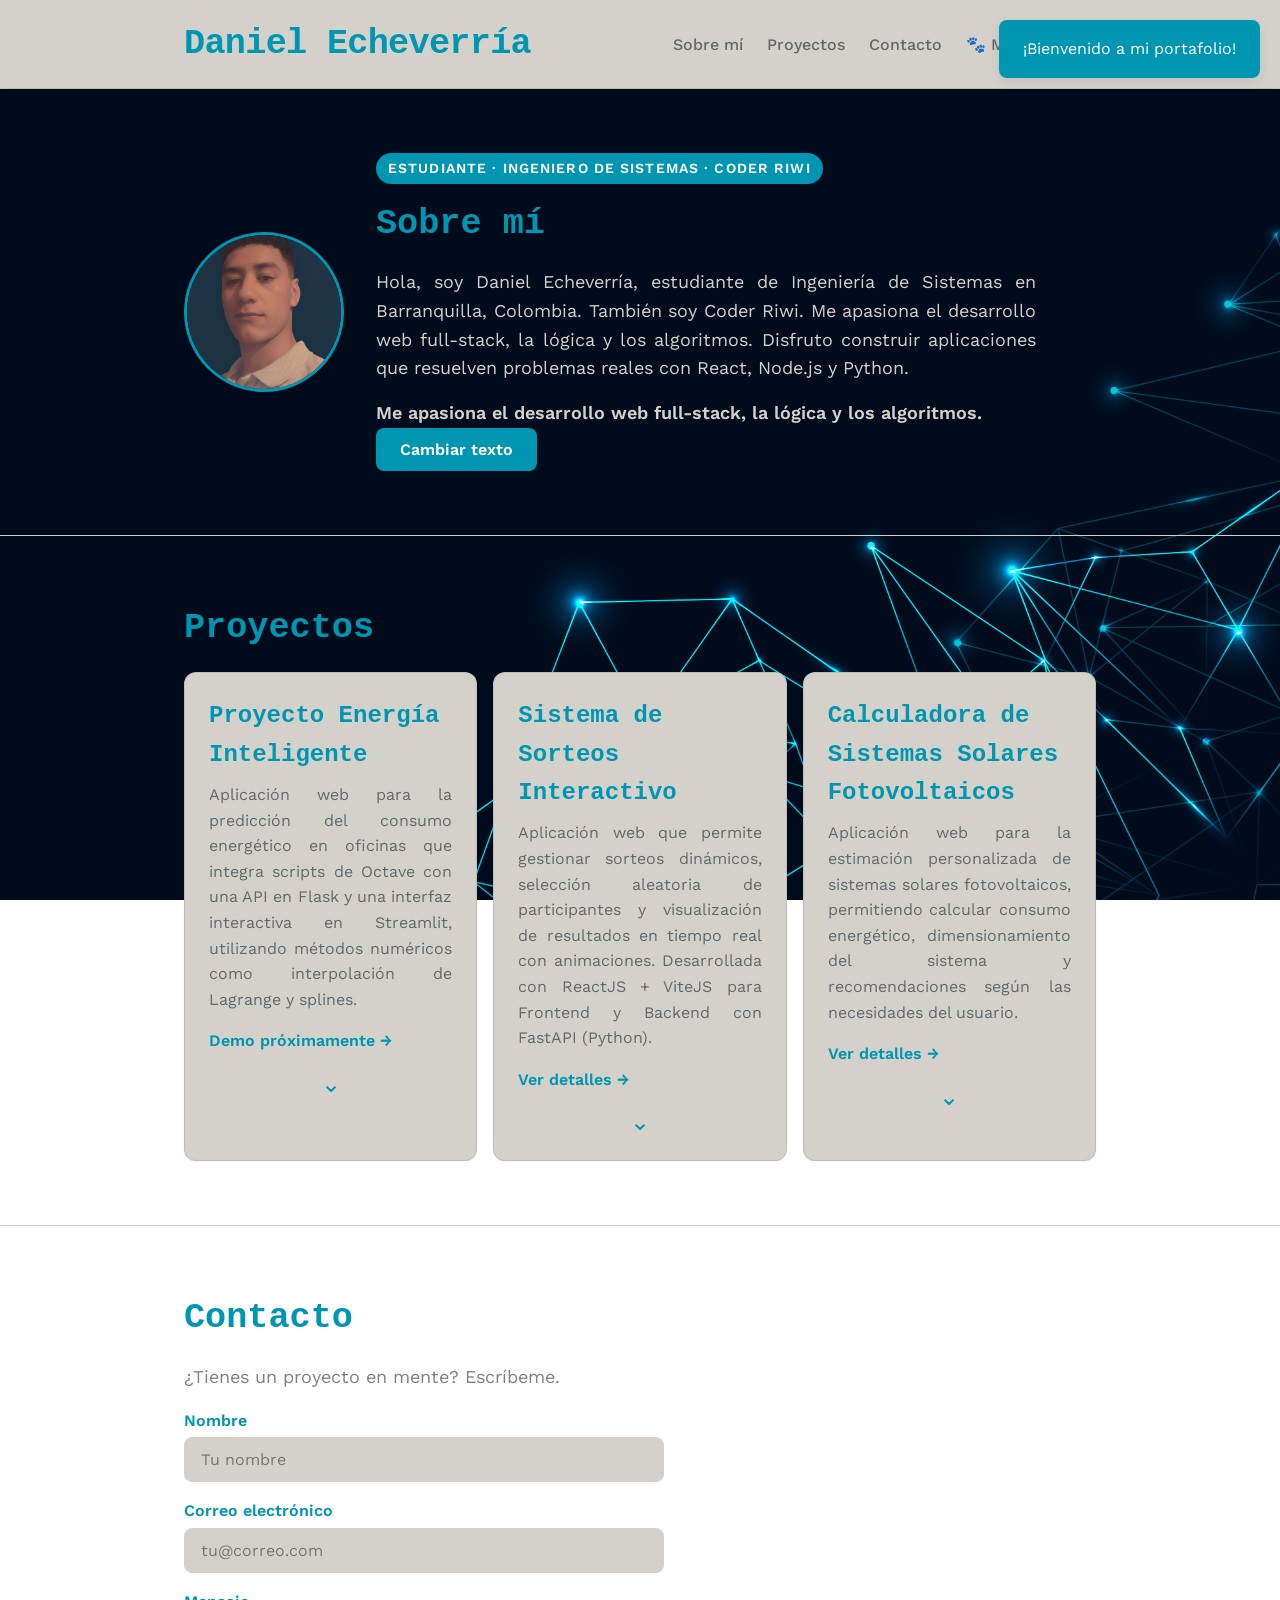
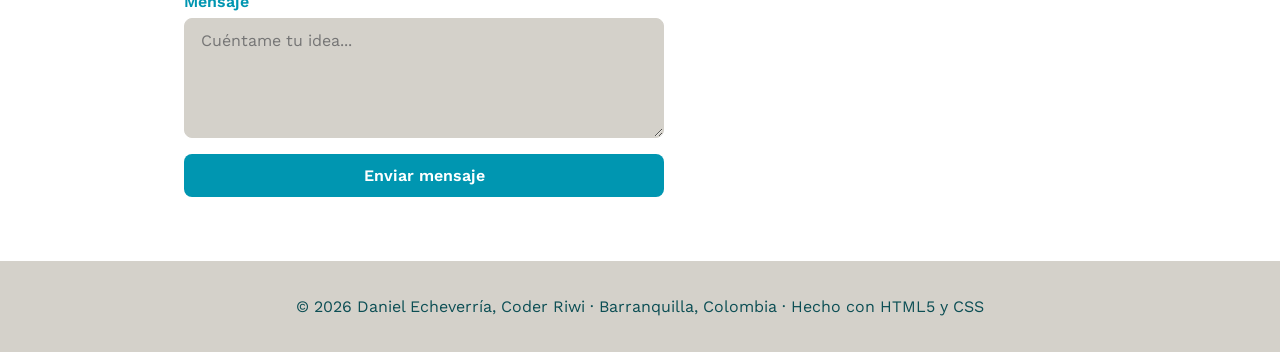
==== commit a6a4383d: "feat: make portfolio responsive, optimize CSS, and add basic JavaScript interactivity" ====
--- a/index.html
+++ b/index.html
@@ -15,6 +15,9 @@
     <link rel="stylesheet" href="styles.css" />
 </head>
 <body>
+    <div id="welcome-message" class="welcome hidden">
+        ¡Bienvenido a mi portafolio!
+    </div>
     
 
     <!-- ========== ENCABEZADO ========== -->
@@ -23,7 +26,7 @@
             <h1>Daniel Echeverría</h1>
 
             <!-- Menú de navegación -->
-            <nav aria-label="Navegación principal">
+            <nav>
                 <ul>
                 <li><a href="#sobre-mi">Sobre mí</a></li>
                 <li><a href="#proyectos">Proyectos</a></li>
@@ -38,10 +41,9 @@
     <main>
 
         <!-- ========== SOBRE MÍ ========== -->
-        <section id="sobre-mi" aria-labelledby="titulo-sobre-mi">
+        <section id="sobre-mi">
         <div class="container">
             <div class="intro">
-            <!-- Imagen de perfil (puedes reemplazarla con una foto tuya) -->
                 <img
                     class="avatar"
                     src="assets/images/avatar.png"
@@ -59,13 +61,23 @@
                     la lógica y los algoritmos. Disfruto construir aplicaciones que
                     resuelven problemas reales con React, Node.js y Python.
                     </p>
+
+                    <p id="texto-dinamico">
+                        Me apasiona el desarrollo web full-stack, la lógica y los algoritmos.
+                    </p>
+
+                    <button id="btn-cambiar" class="btn btn-primary">
+                        Cambiar texto
+                    </button>
+
                 </div>
+
             </div>
         </div>
         </section>
 
         <!-- ========== PROYECTOS ========== -->
-        <section id="proyectos" aria-labelledby="titulo-proyectos">
+        <section id="proyectos">
             <div class="container">
                 <h2 id="titulo-proyectos" class="section-title">Proyectos</h2>
 
@@ -77,7 +89,18 @@
                             <h3>Proyecto Energía Inteligente</h3>
                             <p>Aplicación web para la predicción del consumo energético en oficinas que integra scripts de Octave con una API en Flask
                             y una interfaz interactiva en Streamlit, utilizando métodos numéricos como interpolación de Lagrange y splines.</p>
+
+                            <p class="project-extra oculto">
+                                Calcula sistemas solares fotovoltaicos según el consumo del usuario.
+                            </p>
+
                             <a href="https://github.com/Dan18eP/proyecto_consumo_energetico" target="_blank"    class="project-link">Demo próximamente →</a>
+
+                            <button class="btn-toggle">
+                                <span class="arrow">⌄</span>
+                            </button>
+
+                            
                         </div>
                     </li>
 
@@ -86,8 +109,19 @@
                             <h3>Sistema de Sorteos Interactivo</h3>
                             <p>Aplicación web que permite gestionar sorteos dinámicos, selección aleatoria de participantes y visualización de
                             resultados en tiempo real con animaciones. Desarrollada con ReactJS + ViteJS para Frontend y Backend con FastAPI (Python).</p>
+                            
+                            <p class="project-extra oculto">
+                                Realiza sorteos automáticos con resultados en tiempo real.
+                            </p>
+
                             <a href="#" target="_blank" class="project-link">Ver detalles →</a>
-                            </div>
+
+                            <button class="btn-toggle">
+                                <span class="arrow">⌄</span>
+                            </button>
+                            
+                            
+                        </div>
                     </li>
 
                     <li>
@@ -95,7 +129,18 @@
                             <h3>Calculadora de Sistemas Solares Fotovoltaicos</h3>
                             <p>Aplicación web para la estimación personalizada de sistemas solares fotovoltaicos, permitiendo calcular consumo
                             energético, dimensionamiento del sistema y recomendaciones según las necesidades del usuario.</p>
+                            
+                            <p class="project-extra oculto">
+                                Predice el consumo energético usando métodos numéricos.
+                            </p>
+
                             <a href="https://docs.google.com/document/d/1CgJLxAboY3l5luFa2vceTDBo97R0TkCF/edit?usp=sharing&ouid=112135590430584512201&rtpof=true&sd=true" target="_blank" class="project-link">Ver detalles →</a>
+
+                            <button class="btn-toggle">
+                                <span class="arrow">⌄</span>
+                            </button>
+
+                            
                         </div>
                     </li>
 
@@ -104,7 +149,7 @@
         </section>
 
         <!-- ========== CONTACTO ========== -->
-        <section id="contacto" aria-labelledby="titulo-contacto">
+        <section id="contacto">
             <div class="container">
                 <h2 id="titulo-contacto" class="section-title">Contacto</h2>
                 <p style="color: gray; margin-bottom: 1rem;">
@@ -142,5 +187,7 @@
         <p>© 2026 Daniel Echeverría, Coder Riwi · Barranquilla, Colombia · Hecho con HTML5 y CSS</p>
     </footer>
 
+<script src="script.js"></script>
+
 </body>
 </html>
--- a/styles.css
+++ b/styles.css
@@ -57,13 +57,33 @@
 }
 img { display: block; max-width: 100%; height: auto; }
 ul { list-style: none; }
-a, button { transition: color var(--transition), background var(--transition), box-shadow var(--transition); }
+a, button, .btn { transition: color var(--transition), background var(--transition), box-shadow var(--transition); }
 
 /* --- Contenedor principal --- */
 .container {
   max-width: var(--content-default);
   margin-inline: auto;
   padding-inline: 1.5rem;
+}
+
+.welcome {
+  position: fixed;
+  top: 20px;
+  right: 20px;
+  background: var(--color-primary);
+  color: white;
+  padding: 1rem 1.5rem;
+  border-radius: var(--radius-md);
+  box-shadow: var(--shadow-md);
+  font-size: var(--text-sm);
+  z-index: 1000;
+  transition: opacity 0.4s ease, transform 0.4s ease;
+}
+
+.hidden {
+  opacity: 0;
+  transform: translateY(-20px);
+  pointer-events: none;
 }
 
 /* --- Header / Nav --- */
@@ -122,7 +142,7 @@
   margin-bottom: 1rem;
 }
 
-#sobre-mi .intro {
+.intro {
   display: flex;
   align-items: center;
   gap: 2rem;
@@ -135,7 +155,6 @@
   object-fit: cover;
   border: 3px solid var(--color-primary);
   box-shadow: var(--shadow-md);
-  flex-shrink: 0;
 }
 
 .avatar:hover{
@@ -146,7 +165,16 @@
   color: #d4d1ca;
   max-width: 60ch;
   font-size: var(--text-base);
-}
+  text-align: justify;
+  
+}
+
+#texto-dinamico {
+  color: var(--color-surface);
+  font-weight: 600;
+  margin-top: 1rem;
+}
+
 .badge {
   display: inline-block;
   background: var(--color-primary);
@@ -161,9 +189,9 @@
 }
 
 /* --- Proyectos --- */
-#proyectos .projects-list {
+  .projects-list {
   display: grid;
-  grid-template-columns: repeat(auto-fill, minmax(min(280px, 100%), 1fr));
+  grid-template-columns: repeat(3, 1fr);
   gap: 1rem;
   margin-top: 1rem;
 }
@@ -192,7 +220,7 @@
   margin-bottom: 1rem;
 }
 .project-link {
-  display: inline-flex;
+  display: block;
   align-items: center;
   gap: 0.25rem;
   font-size: var(--text-sm);
@@ -200,6 +228,30 @@
   color: var(--color-primary);
   text-decoration: none;
 }
+
+.oculto {
+  display: none;
+}
+
+.arrow {
+  display: inline-block;
+  font-size: 1.5rem;
+  transition: transform 0.3s ease;
+}
+
+.rotado {
+  transform: rotate(180deg);
+}
+
+.btn-toggle {
+  display: block;
+  background: none;
+  border: none;
+  cursor: pointer;
+  color: var(--color-primary);
+  margin: 1rem auto 0;
+}
+
 .project-link:hover { color: var(--color-primary-hover); text-decoration: underline; }
 
 /* --- Contacto --- */
@@ -311,7 +363,7 @@
 }
 .pets-grid {
   display: grid;
-  grid-template-columns: repeat(auto-fit, minmax(260px, 1fr));
+  grid-template-columns: repeat(3, 1fr);
   gap: 1.5rem;
   width: 100%;
 }
@@ -347,17 +399,17 @@
   flex: 1;
 }
 
-.pet-card article .pet-description {
+.pet-description {
   margin-top: 0.75rem;
   text-align: justify;
 }
-.pet-card article h2 {
+.pet-card h2 {
   font-family: var(--font-display);
   font-size: var(--text-lg);
   margin-bottom: 0.25rem;
   color: var(--color-primary);
 }
-.pet-card article .pet-meta {
+.pet-meta {
   font-size: var(--text-xs);
   color: var(--color-text-muted);
   font-weight: 600;
@@ -365,7 +417,7 @@
   letter-spacing: 0.08em;
   margin-bottom: 0.75rem;
 }
-.pet-card article p {
+.pet-card p {
   font-size: var(--text-sm);
   color: var(--color-text-muted);
 }
@@ -383,6 +435,39 @@
 
 /* --- Responsive --- */
 @media (max-width: 640px) {
-  nav ul { gap: 0.75rem; }
-  #sobre-mi .intro { flex-direction: column; }
-}
+
+  /* NAV en columna */
+  nav ul {
+    flex-direction: column;
+    align-items: center;
+  }
+
+  /* PROYECTOS en 1 columna */
+  .projects-list {
+    grid-template-columns: 1fr;
+  }
+
+  /* GALERÍA en 1 columna */
+  .pets-grid {
+    grid-template-columns: repeat(1, 1fr);
+  }
+
+  /* SOBRE MÍ en columna */
+  .intro {
+    flex-direction: column;
+    text-align: center;
+  }
+}
+
+@media (min-width: 641px) and (max-width: 1024px) {
+
+  /* PROYECTOS en 1 columna */
+  .projects-list {
+    grid-template-columns: repeat(1, 1fr);
+  }
+
+  /* GALERÍA en 2 columnas */
+  .pets-grid {
+    grid-template-columns: repeat(2, 1fr);
+  }
+}
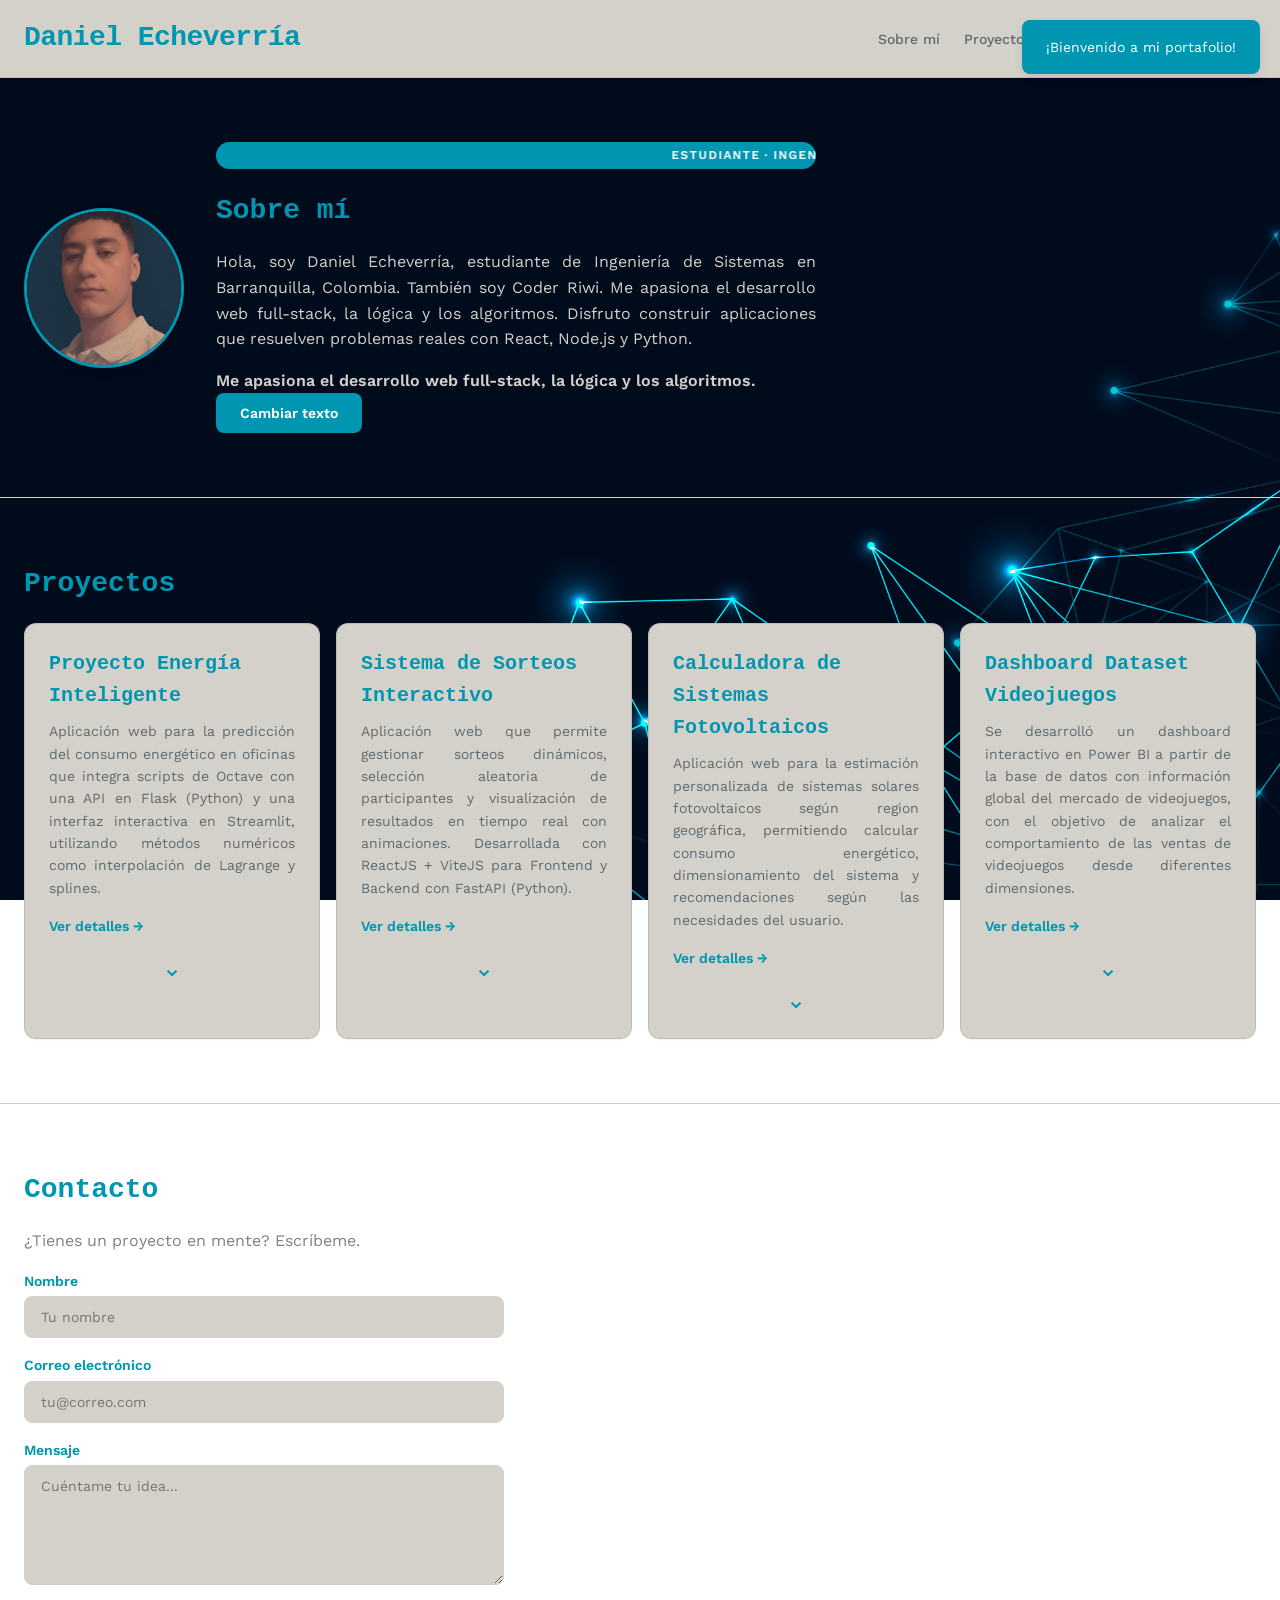
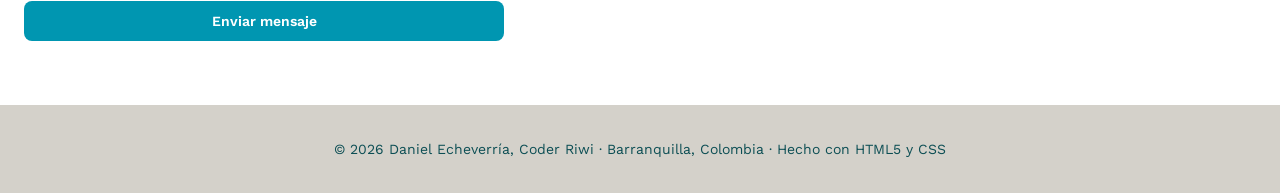
==== commit 11534aab: "feat: add form alert behavior and refactor styles - Added JavaScript to handle form submission with " ====
--- a/index.html
+++ b/index.html
@@ -1,38 +1,39 @@
 <!DOCTYPE html>
 <html lang="es">
+
 <head>
     <meta charset="UTF-8" />
     <meta name="viewport" content="width=device-width, initial-scale=1.0" />
-    <meta name="description" content="Portafolio personal de Daniel Echeverría, estudiante de Ingeniería de Sistemas." />
+    <meta name="description"
+        content="Portafolio personal de Daniel Echeverría, estudiante de Ingeniería de Sistemas." />
     <title>Daniel Echeverría — Portafolio</title>
 
     <!-- Fuentes -->
     <link rel="preconnect" href="https://fonts.googleapis.com">
     <link rel="preconnect" href="https://fonts.gstatic.com" crossorigin>
-    <link href="https://fonts.googleapis.com/css2?family=Playfair+Display:wght@700&family=Work+Sans:wght@300..700&display=swap" rel="stylesheet">
+    <link
+        href="https://fonts.googleapis.com/css2?family=Playfair+Display:wght@700&family=Work+Sans:wght@300..700&display=swap"
+        rel="stylesheet">
 
     <!-- Estilos -->
     <link rel="stylesheet" href="styles.css" />
 </head>
+
 <body>
     <div id="welcome-message" class="welcome hidden">
         ¡Bienvenido a mi portafolio!
     </div>
-    
-
-    <!-- ========== ENCABEZADO ========== -->
+
     <header>
         <div class="container">
             <h1>Daniel Echeverría</h1>
 
-            <!-- Menú de navegación -->
             <nav>
                 <ul>
-                <li><a href="#sobre-mi">Sobre mí</a></li>
-                <li><a href="#proyectos">Proyectos</a></li>
-                <li><a href="#contacto">Contacto</a></li>
-                <!-- Enlace a la página de mascotas -->
-                <li><a href="mascotas.html">🐾 Mis Mascotas</a></li>
+                    <li><a href="#about-me">Sobre mí</a></li>
+                    <li><a href="#projects">Proyectos</a></li>
+                    <li><a href="#contact">Contacto</a></li>
+                    <li><a href="mascotas.html">🐾 Mis Mascotas</a></li>
                 </ul>
             </nav>
         </div>
@@ -40,141 +41,165 @@
 
     <main>
 
-        <!-- ========== SOBRE MÍ ========== -->
-        <section id="sobre-mi">
-        <div class="container">
-            <div class="intro">
-                <img
-                    class="avatar"
-                    src="assets/images/avatar.png"
-                    alt="Foto de perfil de Daniel Echeverría"
-                    width="120"
-                    height="120"
-                    loading="lazy"
-                />
-                <div class="intro-text">
-                    <span class="badge">Estudiante · Ingeniero de Sistemas · Coder Riwi</span>
-                    <h2 id="titulo-sobre-mi" class="section-title">Sobre mí</h2>
-                    <p>
-                    Hola, soy Daniel Echeverría, estudiante de Ingeniería de Sistemas
-                    en Barranquilla, Colombia. También soy Coder Riwi. Me apasiona el desarrollo web full-stack,
-                    la lógica y los algoritmos. Disfruto construir aplicaciones que
-                    resuelven problemas reales con React, Node.js y Python.
-                    </p>
-
-                    <p id="texto-dinamico">
-                        Me apasiona el desarrollo web full-stack, la lógica y los algoritmos.
-                    </p>
-
-                    <button id="btn-cambiar" class="btn btn-primary">
-                        Cambiar texto
-                    </button>
+        <section id="about-me">
+            <div class="container">
+                <div class="intro">
+                    <img class="avatar" src="assets/images/avatar.png" alt="Foto de perfil de Daniel Echeverría"
+                        width="120" height="120" loading="lazy" />
+                    <div class="intro-text">
+                        <marquee class="badge">
+                            Estudiante · Ingeniero de Sistemas · Coder Riwi
+                        </marquee>
+                        <h2 class="section-title">Sobre mí</h2>
+                        <p>
+                            Hola, soy Daniel Echeverría, estudiante de Ingeniería de Sistemas
+                            en Barranquilla, Colombia. También soy Coder Riwi. Me apasiona el desarrollo web full-stack,
+                            la lógica y los algoritmos. Disfruto construir aplicaciones que
+                            resuelven problemas reales con React, Node.js y Python.
+                        </p>
+
+                        <p id="dynamic-text">
+                            Me apasiona el desarrollo web full-stack, la lógica y los algoritmos.
+                        </p>
+
+                        <button id="change-btn" class="btn btn-primary">
+                            Cambiar texto
+                        </button>
+
+                    </div>
 
                 </div>
-
             </div>
-        </div>
         </section>
 
-        <!-- ========== PROYECTOS ========== -->
-        <section id="proyectos">
+        <section id="projects">
             <div class="container">
-                <h2 id="titulo-proyectos" class="section-title">Proyectos</h2>
-
-                <!-- Lista de proyectos -->
+                <h2 class="section-title">Proyectos</h2>
+
+
                 <ul class="projects-list">
 
                     <li>
                         <div class="project-card">
                             <h3>Proyecto Energía Inteligente</h3>
-                            <p>Aplicación web para la predicción del consumo energético en oficinas que integra scripts de Octave con una API en Flask
-                            y una interfaz interactiva en Streamlit, utilizando métodos numéricos como interpolación de Lagrange y splines.</p>
-
-                            <p class="project-extra oculto">
+                            <p>Aplicación web para la predicción del consumo energético en oficinas que integra scripts
+                                de Octave con una API en Flask (Python) y una interfaz interactiva en Streamlit, utilizando métodos numéricos como interpolación
+                                de Lagrange y splines.</p>
+
+                            <p class="project-extra hidden">
+                                Predice el consumo energético usando métodos numéricos.
+                            </p>
+
+                            <a href="https://github.com/Dan18eP/proyecto_consumo_energetico" target="_blank"
+                                class="project-link">Ver detalles →</a>
+
+                            <button class="btn-toggle">
+                                <span class="arrow">⌄</span>
+                            </button>
+
+
+                        </div>
+                    </li>
+
+                    <li>
+                        <div class="project-card">
+                            <h3>Sistema de Sorteos Interactivo</h3>
+                            <p>Aplicación web que permite gestionar sorteos dinámicos, selección aleatoria de
+                                participantes y visualización de
+                                resultados en tiempo real con animaciones. Desarrollada con ReactJS + ViteJS para
+                                Frontend y Backend con FastAPI (Python).</p>
+
+                            <p class="project-extra hidden">
+                                Realiza sorteos automáticos con resultados en tiempo real.
+                            </p>
+
+                            <a href="#" target="_blank" class="project-link">Ver detalles →</a>
+
+                            <button class="btn-toggle">
+                                <span class="arrow">⌄</span>
+                            </button>
+
+
+                        </div>
+                    </li>
+
+                    <li>
+                        <div class="project-card">
+                            <h3>Calculadora de Sistemas Fotovoltaicos</h3>
+                            <p>Aplicación web para la estimación personalizada de sistemas solares fotovoltaicos según region geográfica,
+                                permitiendo calcular consumo
+                                energético, dimensionamiento del sistema y recomendaciones según las necesidades del
+                                usuario.</p>
+
+                            <p class="project-extra hidden">
                                 Calcula sistemas solares fotovoltaicos según el consumo del usuario.
                             </p>
 
-                            <a href="https://github.com/Dan18eP/proyecto_consumo_energetico" target="_blank"    class="project-link">Demo próximamente →</a>
-
-                            <button class="btn-toggle">
-                                <span class="arrow">⌄</span>
-                            </button>
-
-                            
-                        </div>
-                    </li>
-
-                    <li>
-                        <div class="project-card">
-                            <h3>Sistema de Sorteos Interactivo</h3>
-                            <p>Aplicación web que permite gestionar sorteos dinámicos, selección aleatoria de participantes y visualización de
-                            resultados en tiempo real con animaciones. Desarrollada con ReactJS + ViteJS para Frontend y Backend con FastAPI (Python).</p>
-                            
-                            <p class="project-extra oculto">
-                                Realiza sorteos automáticos con resultados en tiempo real.
-                            </p>
-
-                            <a href="#" target="_blank" class="project-link">Ver detalles →</a>
-
-                            <button class="btn-toggle">
-                                <span class="arrow">⌄</span>
-                            </button>
-                            
-                            
-                        </div>
-                    </li>
-
-                    <li>
-                        <div class="project-card">
-                            <h3>Calculadora de Sistemas Solares Fotovoltaicos</h3>
-                            <p>Aplicación web para la estimación personalizada de sistemas solares fotovoltaicos, permitiendo calcular consumo
-                            energético, dimensionamiento del sistema y recomendaciones según las necesidades del usuario.</p>
-                            
-                            <p class="project-extra oculto">
-                                Predice el consumo energético usando métodos numéricos.
-                            </p>
-
-                            <a href="https://docs.google.com/document/d/1CgJLxAboY3l5luFa2vceTDBo97R0TkCF/edit?usp=sharing&ouid=112135590430584512201&rtpof=true&sd=true" target="_blank" class="project-link">Ver detalles →</a>
-
-                            <button class="btn-toggle">
-                                <span class="arrow">⌄</span>
-                            </button>
-
-                            
-                        </div>
-                    </li>
+                            <a href="https://docs.google.com/document/d/1CgJLxAboY3l5luFa2vceTDBo97R0TkCF/edit?usp=sharing&ouid=112135590430584512201&rtpof=true&sd=true"
+                                target="_blank" class="project-link">Ver detalles →</a>
+
+                            <button class="btn-toggle">
+                                <span class="arrow">⌄</span>
+                            </button>
+                        </div>
+
+                    </li>
+
+                    <li>
+                        
+
+                        <div class="project-card">
+                            <h3>Dashboard Dataset Videojuegos</h3>
+                            <p>Se desarrolló un dashboard interactivo en Power BI a partir de la base de datos con información global del mercado de videojuegos, con el objetivo de analizar el comportamiento
+                                de las ventas de videojuegos desde diferentes dimensiones.</p>
+
+                            <p class="project-extra hidden">
+                                El dashboard permite identificar tendencias clave del mercado.
+                            </p>
+
+                            <a href="https://app.powerbi.com/groups/me/reports/31194a82-85f7-45e5-bf8e-8852b16b5ec0/573ac6a112354906518d?experience=power-bi"
+                                target="_blank" class="project-link">Ver detalles →</a>
+
+                            <button class="btn-toggle">
+                                <span class="arrow">⌄</span>
+                            </button>
+
+                        </div>
+                    </li>
+
+                        
+
+                    
 
                 </ul>
             </div>
         </section>
 
-        <!-- ========== CONTACTO ========== -->
-        <section id="contacto">
+        <section id="contact">
             <div class="container">
-                <h2 id="titulo-contacto" class="section-title">Contacto</h2>
+                <h2 class="section-title">Contacto</h2>
                 <p style="color: gray; margin-bottom: 1rem;">
-                ¿Tienes un proyecto en mente? Escríbeme.
+                    ¿Tienes un proyecto en mente? Escríbeme.
                 </p>
 
-                <!-- Formulario básico de contacto -->
                 <form class="contact-form" action="#" method="post">
 
-                <div class="form-group">
-                    <label for="nombre">Nombre</label>
-                    <input type="text" id="nombre" name="nombre" placeholder="Tu nombre" required />
-                </div>
-
-                <div class="form-group">
-                    <label for="email">Correo electrónico</label>
-                    <input type="email" id="email" name="email" placeholder="tu@correo.com" required />
-                </div>
-
-                <div class="form-group">
-                    <label for="mensaje">Mensaje</label>
-                    <textarea id="mensaje" name="mensaje" placeholder="Cuéntame tu idea..." required></textarea>
-                </div>
-
-                <button type="submit" class="btn btn-primary">Enviar mensaje</button>
+                    <div class="form-group">
+                        <label for="name">Nombre</label>
+                        <input type="text" id="name" name="name" placeholder="Tu nombre" required />
+                    </div>
+
+                    <div class="form-group">
+                        <label for="email">Correo electrónico</label>
+                        <input type="email" id="email" name="email" placeholder="tu@correo.com" required />
+                    </div>
+
+                    <div class="form-group">
+                        <label for="message">Mensaje</label>
+                        <textarea id="message" name="message" placeholder="Cuéntame tu idea..." required></textarea>
+                    </div>
+
+                    <button type="submit" class="btn btn-primary">Enviar mensaje</button>
 
                 </form>
             </div>
@@ -182,12 +207,13 @@
 
     </main>
 
-    <!-- ========== PIE DE PÁGINA ========== -->
+
     <footer>
         <p>© 2026 Daniel Echeverría, Coder Riwi · Barranquilla, Colombia · Hecho con HTML5 y CSS</p>
     </footer>
 
-<script src="script.js"></script>
+    <script src="script.js"></script>
 
 </body>
-</html>
+
+</html>
--- a/styles.css
+++ b/styles.css
@@ -4,12 +4,12 @@
 --font-display: 'JetBrains Mono', 'Fira Code', monospace;
 --font-body: 'Work Sans', 'Helvetica Neue', sans-serif;
 
-  --text-xs:   clamp(0.75rem,  0.7rem  + 0.25vw, 0.875rem);
-  --text-sm:   clamp(0.875rem, 0.8rem  + 0.35vw, 1rem);
-  --text-base: clamp(1rem,     0.95rem + 0.25vw, 1.125rem);
-  --text-lg:   clamp(1.125rem, 1rem    + 0.75vw, 1.5rem);
-  --text-xl:   clamp(1.5rem,   1.2rem  + 1.25vw, 2.25rem);
-  --text-2xl:  clamp(2rem,     1.2rem  + 2.5vw,  3.5rem);
+  --text-xs: 0.75rem;
+  --text-sm: 0.875rem;
+  --text-base: 1rem;
+  --text-lg: 1.25rem;
+  --text-xl: 1.75rem;
+  --text-2xl: 2.5rem;
 
 
   --background-image: url('assets/images/fondo.png');
@@ -35,13 +35,12 @@
 
   --transition: 0.4s ease;
 
-  --content-default: 960px;
-  scroll-padding-top: 80px; 
-}
-
-/* --- Reset base --- */
+}
+
+
 *, *::before, *::after { box-sizing: border-box; margin: 0; padding: 0; }
-html { scroll-behavior: smooth; -webkit-font-smoothing: antialiased; }
+
+html { scroll-behavior: smooth; scroll-padding-top: 80px; }
 
 body {
   min-height: 100dvh;
@@ -59,9 +58,9 @@
 ul { list-style: none; }
 a, button, .btn { transition: color var(--transition), background var(--transition), box-shadow var(--transition); }
 
-/* --- Contenedor principal --- */
+
 .container {
-  max-width: var(--content-default);
+  max-width: var(960px);
   margin-inline: auto;
   padding-inline: 1.5rem;
 }
@@ -86,7 +85,6 @@
   pointer-events: none;
 }
 
-/* --- Header / Nav --- */
 header {
   background: var(--color-surface);
   border-bottom: 1px solid rgba(0, 0, 0, 0.1);
@@ -128,7 +126,7 @@
   border-bottom-color: var(--color-primary);
 }
 
-/* --- Secciones generales --- */
+
 section {
   padding: clamp(2rem, 6vw, 4rem) 0;
 }
@@ -149,8 +147,8 @@
   flex-wrap: wrap;
 }
 .avatar {
-  width: 160px;
-  height: 160px;
+  width: 10rem;
+  height: 10rem;
   border-radius: var(--radius-full);
   object-fit: cover;
   border: 3px solid var(--color-primary);
@@ -169,7 +167,7 @@
   
 }
 
-#texto-dinamico {
+#dynamic-text {
   color: var(--color-surface);
   font-weight: 600;
   margin-top: 1rem;
@@ -188,10 +186,10 @@
   letter-spacing: 0.08em;
 }
 
-/* --- Proyectos --- */
+
   .projects-list {
   display: grid;
-  grid-template-columns: repeat(3, 1fr);
+  grid-template-columns: repeat(4, 1fr);
   gap: 1rem;
   margin-top: 1rem;
 }
@@ -229,7 +227,7 @@
   text-decoration: none;
 }
 
-.oculto {
+.hidden {
   display: none;
 }
 
@@ -239,7 +237,7 @@
   transition: transform 0.3s ease;
 }
 
-.rotado {
+.rotated {
   transform: rotate(180deg);
 }
 
@@ -252,10 +250,13 @@
   margin: 1rem auto 0;
 }
 
+.btn-toggle:hover {
+  color: var(--color-primary-hover);
+}
+
 .project-link:hover { color: var(--color-primary-hover); text-decoration: underline; }
 
-/* --- Contacto --- */
-#contacto {
+#contact {
   background-image: var(--background-image);
   background-repeat: no-repeat; 
   background-size: cover;       
@@ -321,7 +322,7 @@
   box-shadow: var(--shadow-md);
 }
 
-/* --- Footer --- */
+
 footer {
   text-align: center;
   padding: 2rem 1rem;
@@ -332,7 +333,7 @@
 }
 
 /* 
-  PÁGINA DE MASCOTAS — mascotas.html
+  PETS PAGE — mascotas.html
 */
 .pets-hero {
   background: var(--color-surface-2);
@@ -349,7 +350,7 @@
   font-size: var(--text-base);
 }
 
-/* Galería de mascotas */
+
 .pets-gallery {
   padding: clamp(2rem, 6vw, 4rem) 0;
   background: var(--color-surface-2);
@@ -386,11 +387,8 @@
   transform: translateY(-5px);
 }
 .pet-card img {
-  width: 100%;
-  height: 220px;
   object-fit: cover;
   display: block;
-  flex-shrink: 0;
 }
 .pet-card article {
   padding: 1.5rem;
@@ -422,9 +420,8 @@
   color: var(--color-text-muted);
 }
 
-/* Enlace de retorno */
+
 .back-link {
-  gap: 0.5rem;
   font-size: var(--text-sm);
   font-weight: 600;
   color: var(--color-primary);
@@ -433,40 +430,41 @@
 }
 .back-link:hover { color: var(--color-primary-hover); text-decoration: underline; }
 
-/* --- Responsive --- */
+/* --- Responsive for Smartphones --- */
 @media (max-width: 640px) {
 
-  /* NAV en columna */
+  /* NAV in column */
   nav ul {
     flex-direction: column;
     align-items: center;
   }
 
-  /* PROYECTOS en 1 columna */
+  /* PROYECTOS in 1 column */
   .projects-list {
     grid-template-columns: 1fr;
   }
 
-  /* GALERÍA en 1 columna */
+  /* GALLERY in 1 column */
   .pets-grid {
     grid-template-columns: repeat(1, 1fr);
   }
 
-  /* SOBRE MÍ en columna */
+  /* ABOUT ME in column */
   .intro {
     flex-direction: column;
     text-align: center;
   }
 }
 
+/* --- Responsive for Tablets --- */
 @media (min-width: 641px) and (max-width: 1024px) {
 
-  /* PROYECTOS en 1 columna */
+  /* PROJECTS in 2 columns */
   .projects-list {
-    grid-template-columns: repeat(1, 1fr);
-  }
-
-  /* GALERÍA en 2 columnas */
+    grid-template-columns: repeat(2, 1fr);
+  }
+
+  /* GALLERY in 2 columns */
   .pets-grid {
     grid-template-columns: repeat(2, 1fr);
   }
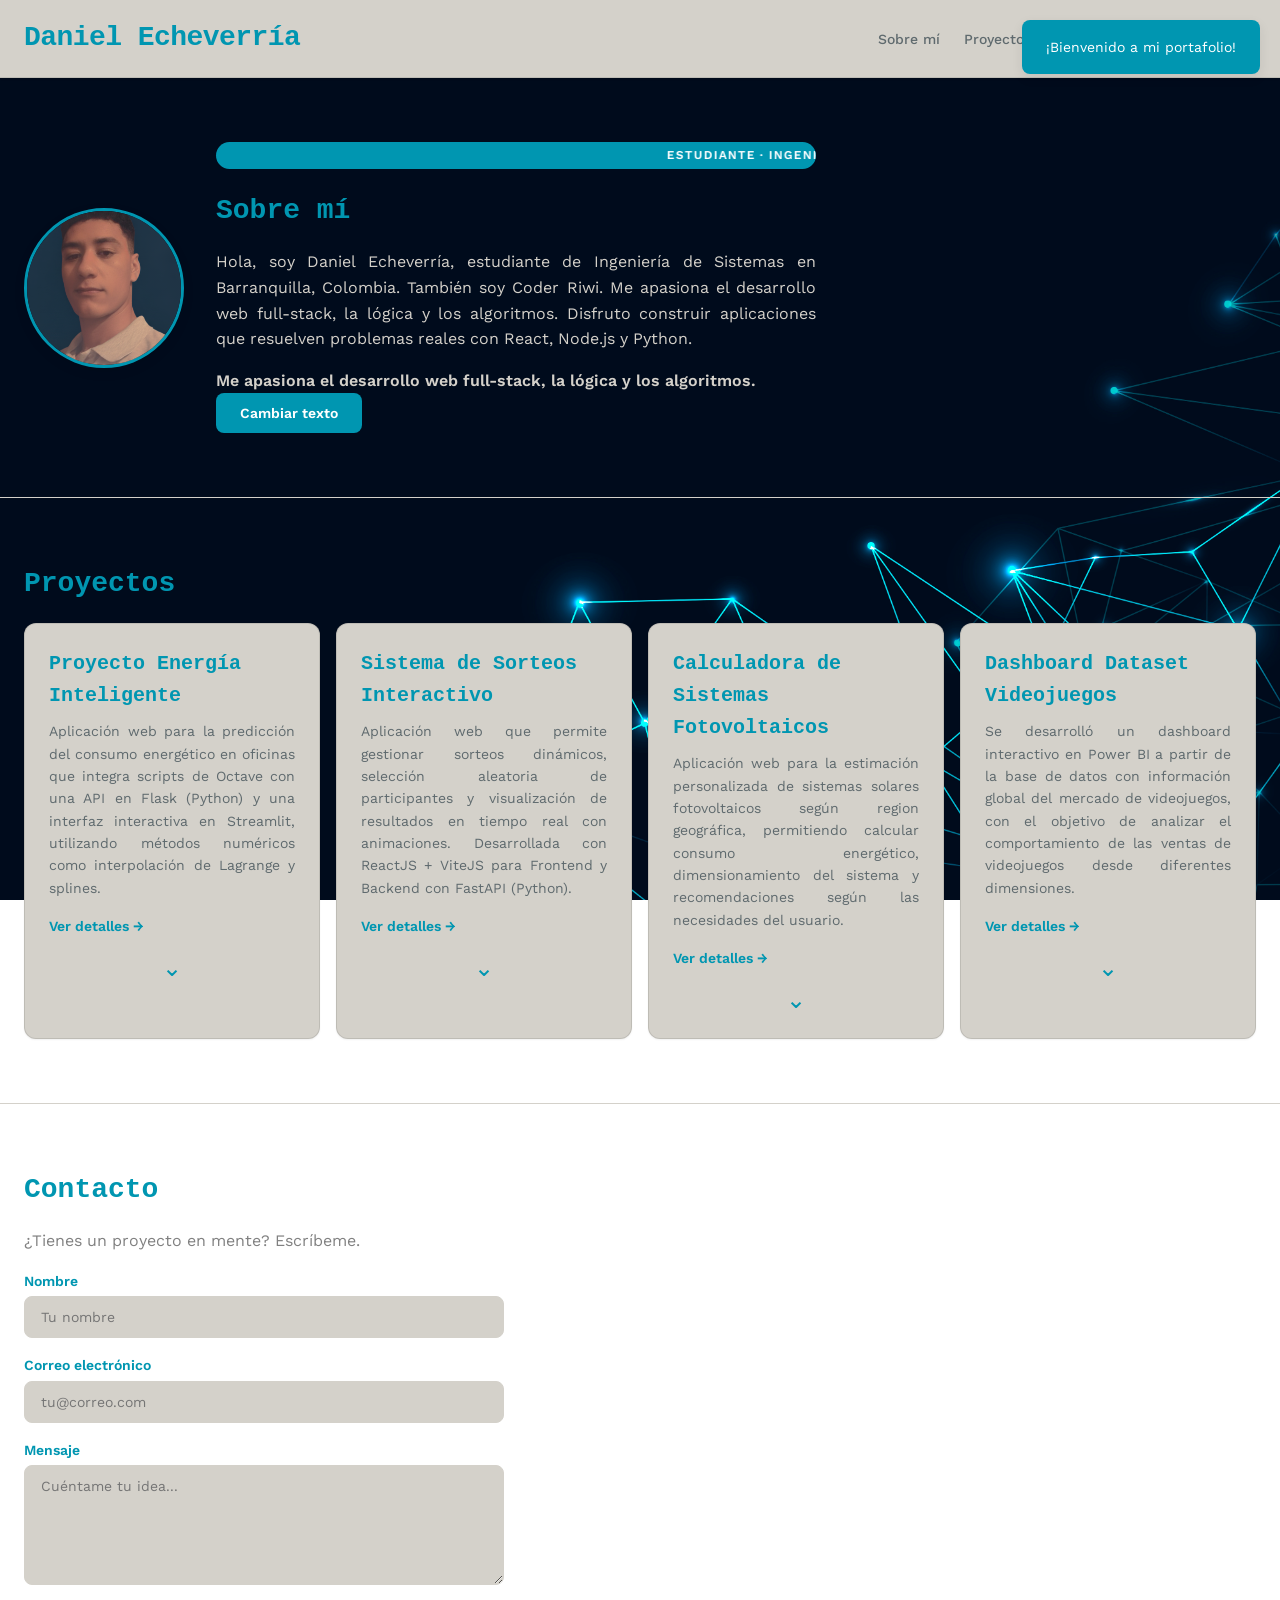
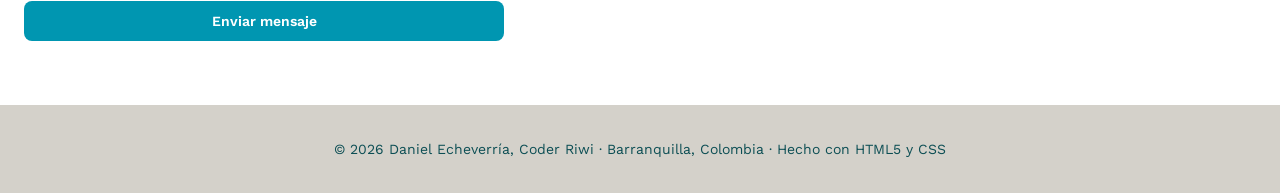
==== commit ad2559bf: "fix: some adjustments" ====
--- a/index.html
+++ b/index.html
@@ -8,22 +8,24 @@
         content="Portafolio personal de Daniel Echeverría, estudiante de Ingeniería de Sistemas." />
     <title>Daniel Echeverría — Portafolio</title>
 
-    <!-- Fuentes -->
+    <!-- Fonts -->
     <link rel="preconnect" href="https://fonts.googleapis.com">
     <link rel="preconnect" href="https://fonts.gstatic.com" crossorigin>
     <link
         href="https://fonts.googleapis.com/css2?family=Playfair+Display:wght@700&family=Work+Sans:wght@300..700&display=swap"
         rel="stylesheet">
 
-    <!-- Estilos -->
+    <!-- Styles -->
     <link rel="stylesheet" href="styles.css" />
 </head>
 
 <body>
+    <!-- Welcome Message -->
     <div id="welcome-message" class="welcome hidden">
         ¡Bienvenido a mi portafolio!
     </div>
 
+    <!-- Header -->
     <header>
         <div class="container">
             <h1>Daniel Echeverría</h1>
@@ -39,8 +41,10 @@
         </div>
     </header>
 
+    <!-- Main Content -->
     <main>
 
+        <!-- About Me Section -->
         <section id="about-me">
             <div class="container">
                 <div class="intro">
@@ -72,6 +76,7 @@
             </div>
         </section>
 
+        <!-- Projects Section -->
         <section id="projects">
             <div class="container">
                 <h2 class="section-title">Proyectos</h2>
@@ -175,6 +180,7 @@
             </div>
         </section>
 
+        <!-- Contact Section -->
         <section id="contact">
             <div class="container">
                 <h2 class="section-title">Contacto</h2>
@@ -208,6 +214,7 @@
     </main>
 
 
+    <!-- Footer -->
     <footer>
         <p>© 2026 Daniel Echeverría, Coder Riwi · Barranquilla, Colombia · Hecho con HTML5 y CSS</p>
     </footer>
--- a/styles.css
+++ b/styles.css
@@ -1,9 +1,11 @@
 
 /* --- Variables y tokens --- */
 :root {
---font-display: 'JetBrains Mono', 'Fira Code', monospace;
---font-body: 'Work Sans', 'Helvetica Neue', sans-serif;
-
+  /* Font families */
+  --font-display: 'JetBrains Mono', 'Fira Code', monospace;
+  --font-body: 'Work Sans', 'Helvetica Neue', sans-serif;
+
+  /* Text sizes */
   --text-xs: 0.75rem;
   --text-sm: 0.875rem;
   --text-base: 1rem;
@@ -11,10 +13,10 @@
   --text-xl: 1.75rem;
   --text-2xl: 2.5rem;
 
-
+  /* Background image */
   --background-image: url('assets/images/fondo.png');
 
-
+  /* Color palette */
   --color-bg:           #f7f6f2;
   --color-surface:      #d4d1ca;
   --color-surface-2:    #000b1c;
@@ -24,6 +26,7 @@
   --color-primary:      #0096b1;
   --color-primary-hover:#0c4e54;
 
+  /* Border radius */
   --radius-sm: 0.375rem;
   --radius-md: 0.5rem;
   --radius-lg: 0.75rem;
@@ -36,7 +39,6 @@
   --transition: 0.4s ease;
 
 }
-
 
 *, *::before, *::after { box-sizing: border-box; margin: 0; padding: 0; }
 
